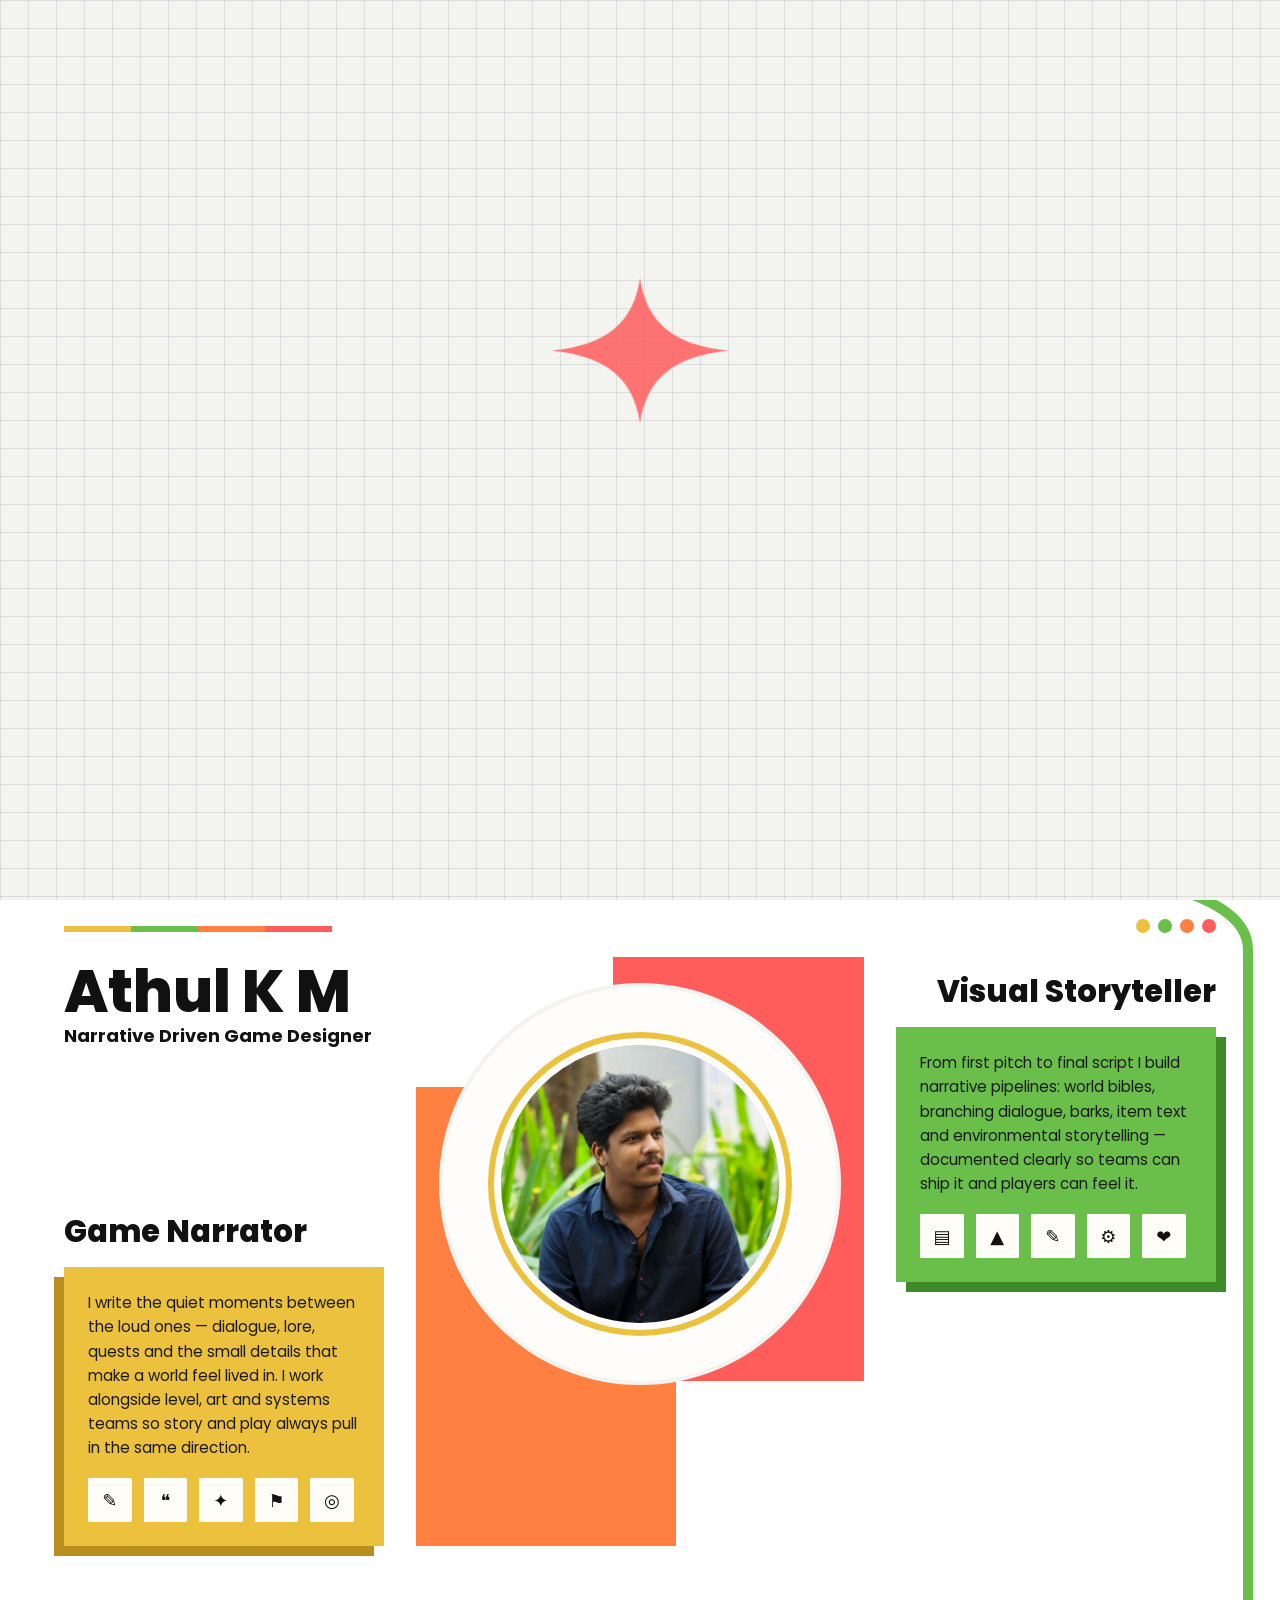
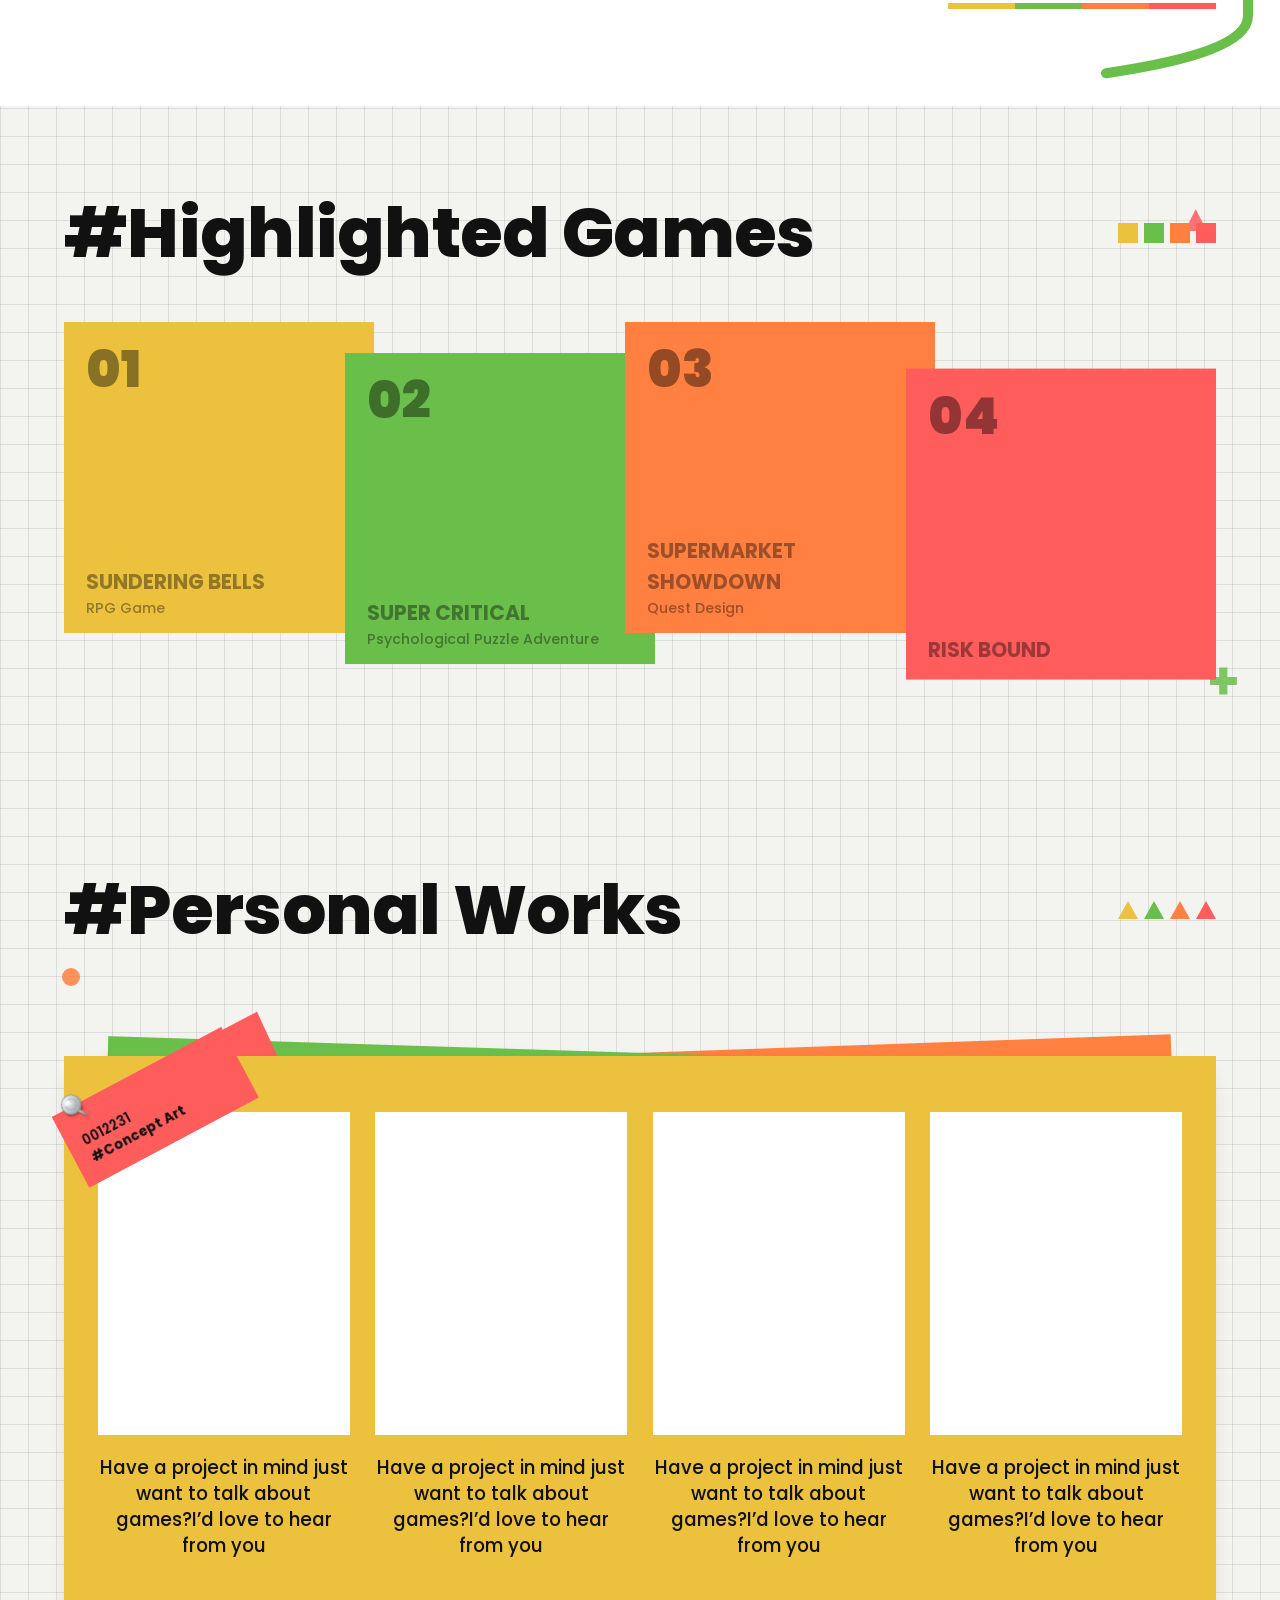
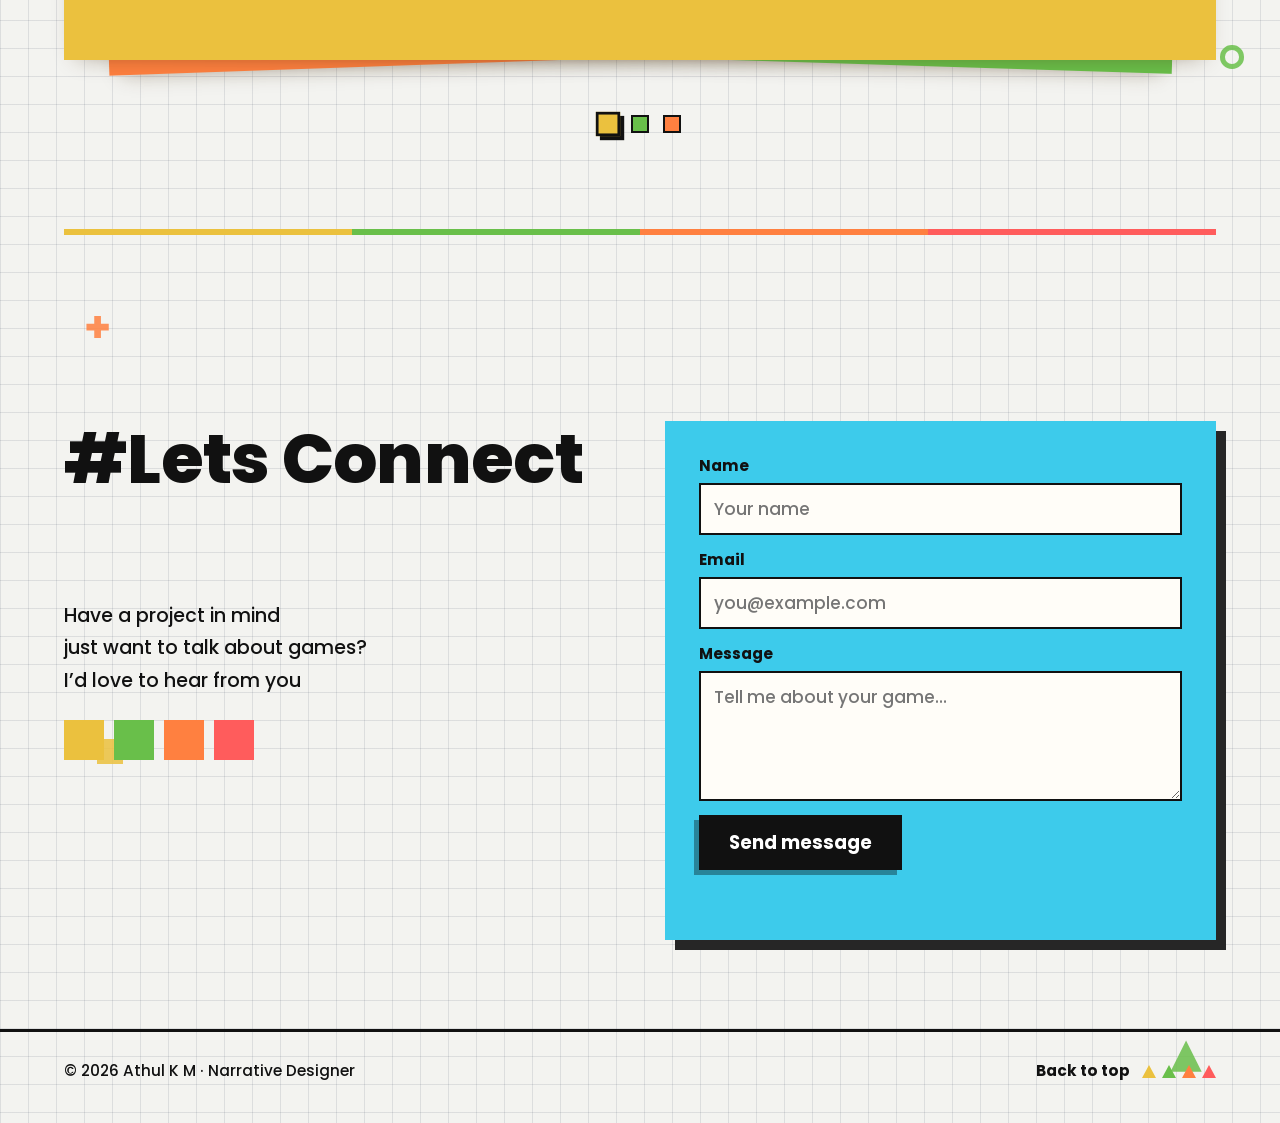
==== index.html @ d3a3ecaa "Try 1" ====
<!DOCTYPE html>
<html lang="en">
<head>
  <meta charset="utf-8">
  <meta name="viewport" content="width=device-width, initial-scale=1">
  <meta name="theme-color" content="#f3f3f0">
  <title>ATLKM — Narrative Designer &amp; Visual Storyteller</title>
  <meta name="description" content="Athul K M — narrative driven game designer, game narrator and visual storyteller.">

  <link rel="preconnect" href="https://fonts.googleapis.com">
  <link rel="preconnect" href="https://fonts.gstatic.com" crossorigin>
  <link href="https://fonts.googleapis.com/css2?family=Poppins:wght@400;500;600;700;800;900&display=swap" rel="stylesheet">
  <link rel="stylesheet" href="style.css">
  <script>(function(){var d=document.documentElement,skip=false;d.classList.add('js');try{skip=sessionStorage.getItem('skipIntro')==='1';sessionStorage.removeItem('skipIntro');}catch(e){}d.classList.add(skip?'no-intro':'intro-active');})();</script>
</head>
<body>

  <!-- ============ INTRO ============ -->
  <div class="intro" id="intro" aria-hidden="true">
    <div class="intro__stage">
      <div class="intro__shape">
        <svg class="on" viewBox="0 0 100 100" style="color:var(--yellow)"><rect x="8" y="8" width="84" height="84" rx="8" fill="currentColor"/></svg>
        <svg viewBox="0 0 100 100" style="color:var(--green)"><circle cx="50" cy="50" r="44" fill="currentColor"/></svg>
        <svg viewBox="0 0 100 100" style="color:var(--orange)"><path d="M50 8L94 90H6Z" fill="currentColor" stroke="currentColor" stroke-width="6" stroke-linejoin="round"/></svg>
        <svg viewBox="0 0 24 24" style="color:var(--red)"><path d="M12 0C12.9 7.4 16.6 11.1 24 12 16.6 12.9 12.9 16.6 12 24 11.1 16.6 7.4 12.9 0 12 7.4 11.1 11.1 7.4 12 0Z" fill="currentColor"/></svg>
      </div>
    </div>
  </div>

  <!-- Floating playful shapes are injected here by script.js -->
  <div class="floaters" id="floaters" aria-hidden="true"></div>

  <!-- ============ NAV ============ -->
  <header class="nav" id="nav">
    <a class="nav__logo" href="#home" aria-label="ATLKM — back to top">ATLKM<span class="pal dots"><i></i><i></i><i></i><i></i></span></a>
    <button class="nav__toggle" id="navToggle" aria-expanded="false" aria-controls="navList" aria-label="Toggle menu">
      <span></span><span></span><span></span>
    </button>
    <ul class="nav__list" id="navList">
      <li style="--c:var(--yellow)"><a class="nav__link" href="#home">Home</a></li>
      <li style="--c:var(--green)"><a class="nav__link" href="#about">About</a></li>
      <li style="--c:var(--orange)"><a class="nav__link" href="#games">Games</a></li>
      <li style="--c:var(--red)"><a class="nav__link" href="#works">Works</a></li>
      <li style="--c:var(--cyan)"><a class="nav__link" href="#contact">Contact</a></li>
    </ul>
  </header>

  <main>

    <!-- Green scroll ribbon: the path is generated by script.js and drawn as you scroll, ending at the contact section -->
    <div class="ribbon" id="ribbon" aria-hidden="true">
      <svg preserveAspectRatio="none"><path id="ribbonPath" d=""/></svg>
    </div>

    <!-- ============ HERO ============ -->
    <section class="hero" id="home">
      <div class="hero__inner">
        <div class="hero__halo" aria-hidden="true"></div>

        <svg class="deco star star--l" data-depth="26" viewBox="0 0 24 24" aria-hidden="true"><path d="M12 0C12.9 7.4 16.6 11.1 24 12 16.6 12.9 12.9 16.6 12 24 11.1 16.6 7.4 12.9 0 12 7.4 11.1 11.1 7.4 12 0Z"/></svg>
        <svg class="deco star star--r" data-depth="-34" viewBox="0 0 24 24" aria-hidden="true"><path d="M12 0C12.9 7.4 16.6 11.1 24 12 16.6 12.9 12.9 16.6 12 24 11.1 16.6 7.4 12.9 0 12 7.4 11.1 11.1 7.4 12 0Z"/></svg>
        <span class="deco blob" data-depth="42" aria-hidden="true"></span>
        <svg class="deco squig" data-depth="-24" viewBox="0 0 60 24" aria-hidden="true"><path d="M4 14c4-12 9-12 13 0s9 12 13 0 9-12 13 0 5 8 9 4" fill="none" stroke="currentColor" stroke-width="5" stroke-linecap="round"/></svg>

        <p class="hero__hey">Hey! I am</p>
        <h1 class="hero__title" aria-label="ATLKM">
          <span aria-hidden="true" style="--i:0">A</span><span aria-hidden="true" style="--i:1">T</span><span aria-hidden="true" style="--i:2">L</span><span aria-hidden="true" style="--i:3">K</span><span aria-hidden="true" style="--i:4">M</span>
        </h1>

        <div class="hero__sub">
          <p>Narrative Designer &amp; Visual Storyteller</p>
          <span class="line" aria-hidden="true"></span>
        </div>

        <div class="hero__cta">
          <a class="btn btn--dark" href="#games" style="--c:var(--yellow)">Highlighted games</a>
          <a class="btn btn--light" href="#contact" style="--c:var(--red)">Contact</a>
        </div>
      </div>
    </section>

    <!-- ============ ABOUT ============ -->
    <section class="section about" id="about">
      <div class="colorbar colorbar--short pal reveal"><i></i><i></i><i></i><i></i></div>
      <div class="about__dots pal dots" aria-hidden="true"><i></i><i></i><i></i><i></i></div>

      <div class="about__grid">
        <div class="about__intro reveal">
          <h2 class="name">Athul K M</h2>
          <p class="role">Narrative Driven Game Designer</p>
        </div>

        <div class="about__left reveal">
          <h3 class="card-title">Game Narrator</h3>
          <article class="card card--yellow">
            <p>I write the quiet moments between the loud ones &mdash; dialogue, lore, quests and the small details that make a world feel lived in. I work alongside level, art and systems teams so story and play always pull in the same direction.</p>
            <div class="chips" role="list">
              <button class="chip" role="listitem" data-tip="Writing" aria-label="Writing">&#9998;</button>
              <button class="chip" role="listitem" data-tip="Dialogue" aria-label="Dialogue">&#10077;</button>
              <button class="chip" role="listitem" data-tip="Lore" aria-label="Lore">&#10022;</button>
              <button class="chip" role="listitem" data-tip="Quests" aria-label="Quests">&#9873;</button>
              <button class="chip" role="listitem" data-tip="Worlds" aria-label="Worlds">&#9678;</button>
            </div>
          </article>
        </div>

        <div class="art">
          <div class="art__orange" data-depth="14" aria-hidden="true"></div>
          <div class="art__red" data-depth="-14" aria-hidden="true"></div>
          <div class="art__circle">
            <!-- Your photo: save it next to index.html as photo.jpg (or change the src below) -->
            <div class="art__photo" data-depth="10">
              <svg class="art__user" viewBox="0 0 100 100" aria-hidden="true"><circle cx="50" cy="38" r="18"/><path d="M14 100c0-22 16-36 36-36s36 14 36 36z"/></svg>
              <img src="Images/Me.jpg" alt="Portrait of Athul K M" onerror="this.remove()">
            </div>
            <svg class="art__ring" viewBox="0 0 200 200" aria-hidden="true">
              <defs><path id="circ" d="M100,100 m-78,0 a78,78 0 1,1 156,0 a78,78 0 1,1 -156,0"/></defs>
              <!-- <text font-size="15" font-weight="700" letter-spacing="2.2" fill="currentColor"><textPath href="#circ">GAME DESIGNER • NARRATOR • CHARACTER • CHOICE • </textPath></text> -->
            </svg>
            <svg class="art__star" viewBox="0 0 24 24" aria-hidden="true"><path d="M12 0C12.9 7.4 16.6 11.1 24 12 16.6 12.9 12.9 16.6 12 24 11.1 16.6 7.4 12.9 0 12 7.4 11.1 11.1 7.4 12 0Z"/></svg>
          </div>
        </div>

        <div class="about__right reveal">
          <h3 class="card-title card-title--right">Visual Storyteller</h3>
          <article class="card card--green">
            <p>From first pitch to final script I build narrative pipelines: world bibles, branching dialogue, barks, item text and environmental storytelling &mdash; documented clearly so teams can ship it and players can feel it.</p>
            <div class="chips" role="list">
              <button class="chip" role="listitem" data-tip="Documentation" aria-label="Documentation">&#9636;</button>
              <button class="chip" role="listitem" data-tip="Environment" aria-label="Environment">&#9650;</button>
              <button class="chip" role="listitem" data-tip="Illustration" aria-label="Illustration">&#9998;</button>
              <button class="chip" role="listitem" data-tip="Prototyping" aria-label="Prototyping">&#9881;</button>
              <button class="chip" role="listitem" data-tip="Teamwork" aria-label="Teamwork">&#10084;</button>
            </div>
          </article>
        </div>
      </div>

      <div class="colorbar colorbar--short colorbar--right pal reveal"><i></i><i></i><i></i><i></i></div>
    </section>

    <!-- ============ HIGHLIGHTED GAMES ============ -->
    <section class="section games" id="games">
      <div class="sec-head reveal">
        <h2 class="sec-title">#Highlighted Games</h2>
        <div class="pal sq" aria-hidden="true"><i></i><i></i><i></i><i></i></div>
      </div>

      <div class="games__stage">
        <!-- Replace href / add <img> inside each .game when you have cover art -->
        <a class="game game--yellow reveal" href="game1.html" style="--c:var(--yellow)">
          <span class="game__no">01</span>
          <span class="game__info"><strong>SUNDERING BELLS</strong><small>RPG Game</small></span>
        </a>
        <a class="game game--green reveal" href="game2.html" style="--c:var(--green)">
          <span class="game__no">02</span>
          <span class="game__info"><strong>SUPER CRITICAL</strong><small>Psychological Puzzle Adventure</small></span>
        </a>
        <a class="game game--orange reveal" href="game3.html" style="--c:var(--orange)">
          <span class="game__no">03</span>
          <span class="game__info"><strong>SUPERMARKET SHOWDOWN</strong><small>Quest Design</small></span>
        </a>
        <a class="game game--red reveal" href="game4.html" style="--c:var(--red)">
          <span class="game__no">04</span>
          <span class="game__info"><strong>RISK BOUND</strong><small></small></span>
        </a>
      </div>
    </section>

    <!-- ============ PERSONAL WORKS (stacked sheets) ============ -->
    <section class="section works" id="works">
      <div class="sec-head reveal">
        <h2 class="sec-title">#Personal Works</h2>
        <div class="pal tri" aria-hidden="true"><i></i><i></i><i></i><i></i></div>
      </div>

      <!-- steel pin artwork, reused by every tag -->
      <svg class="pin-defs" width="0" height="0" aria-hidden="true" focusable="false">
        <defs>
          <radialGradient id="steelHead" cx=".35" cy=".3" r=".85"><stop offset="0" stop-color="#fdfdfe"/><stop offset=".45" stop-color="#cdd3d9"/><stop offset="1" stop-color="#858e98"/></radialGradient>
          <radialGradient id="steelDome" cx=".38" cy=".32" r=".8"><stop offset="0" stop-color="#f3f5f7"/><stop offset="1" stop-color="#9aa3ac"/></radialGradient>
          <linearGradient id="steelNeedle" x1="0" y1="0" x2="1" y2="1"><stop offset="0" stop-color="#e6e9ec"/><stop offset="1" stop-color="#7c858e"/></linearGradient>
          <symbol id="pin" viewBox="0 0 32 32">
            <ellipse cx="17" cy="21" rx="10" ry="4.2" fill="#000" opacity=".16"/>
            <path d="M17 18L26 30" stroke="url(#steelNeedle)" stroke-width="2.6" stroke-linecap="round" fill="none"/>
            <circle cx="16" cy="13" r="10.5" fill="url(#steelHead)" stroke="#8a929b" stroke-width=".8"/>
            <circle cx="16" cy="13" r="6.4" fill="url(#steelDome)" stroke="#a7aeb6" stroke-width=".6"/>
            <ellipse cx="12.8" cy="9.6" rx="3.2" ry="1.9" transform="rotate(-35 12.8 9.6)" fill="#fff" opacity=".9"/>
          </symbol>
        </defs>
      </svg>

      <!-- Click a tag or the edge of a sheet behind: it comes to the front and the old front sheet goes to the back -->
      <!-- Put your images inside each <div class="ph"> as <img src="..." alt="...">, and edit the captions / Open links -->
      <div class="stack" id="stack" role="group" aria-label="Personal works">
        <section class="sheet sheet--yellow" data-key="concept" data-pos="0">
          <button class="tag tag--red" type="button" aria-label="Show Concept Art" aria-current="true" style="--tr:-28deg">
            <svg class="pin" aria-hidden="true"><use href="#pin"/></svg>
            <span class="tag__no">0012231</span>
            <span class="tag__name">#Concept Art</span>
          </button>
          <div class="sheet__content" id="panel-concept">
            <h3 class="sr-only">Concept Art</h3>
            <div class="grid grid-cards grid-concept">
              <article class="item"><div class="ph"></div><p class="cap">Have a project in mind just want to talk about games?I’d love to hear from you</p></article>
              <article class="item"><div class="ph"></div><p class="cap">Have a project in mind just want to talk about games?I’d love to hear from you</p></article>
              <article class="item"><div class="ph"></div><p class="cap">Have a project in mind just want to talk about games?I’d love to hear from you</p></article>
              <article class="item"><div class="ph"></div><p class="cap">Have a project in mind just want to talk about games?I’d love to hear from you</p></article>
            </div>
          </div>
        </section>
        <section class="sheet sheet--green" data-key="doc" data-pos="1">
          <button class="tag tag--red" type="button" aria-label="Show Documentation" style="--tr:-28deg">
            <svg class="pin" aria-hidden="true"><use href="#pin"/></svg>
            <span class="tag__no">0012231</span>
            <span class="tag__name">#Documentation</span>
          </button>
          <div class="sheet__content" id="panel-doc">
            <h3 class="sr-only">Documentation</h3>
            <div class="grid grid-cards grid-doc">
              <article class="item"><div class="ph"></div><p class="cap">Have a project in mind just want to talk about games?I’d love to hear from you</p><a class="open" href="#">Open</a></article>
              <article class="item"><div class="ph"></div><p class="cap">Have a project in mind just want to talk about games?I’d love to hear from you</p><a class="open" href="#">Open</a></article>
              <article class="item"><div class="ph"></div><p class="cap">Have a project in mind just want to talk about games?I’d love to hear from you</p><a class="open" href="#">Open</a></article>
              <article class="item"><div class="ph"></div><p class="cap">Have a project in mind just want to talk about games?I’d love to hear from you</p><a class="open" href="#">Open</a></article>
            </div>
          </div>
        </section>
        <section class="sheet sheet--orange" data-key="env" data-pos="2">
          <button class="tag tag--red" type="button" aria-label="Show Environment" style="--tr:-28deg">
            <svg class="pin" aria-hidden="true"><use href="#pin"/></svg>
            <span class="tag__no">0012231</span>
            <span class="tag__name">#Environment</span>
          </button>
          <div class="sheet__content" id="panel-env">
            <h3 class="sr-only">Environment</h3>
            <div class="grid grid-env">
              <!-- 6 environment boxes slide slowly by themselves (the 2nd set is a copy for a seamless loop; keep both sets the same) -->
              <div class="slider">
                <div class="slider__track">
                  <div class="slide"><article class="item"><div class="ph"><h4>#Environment 1</h4></div></article></div><div class="slide"><article class="item"><div class="ph"><h4>#Environment 2</h4></div></article></div><div class="slide"><article class="item"><div class="ph"><h4>#Environment 3</h4></div></article></div><div class="slide"><article class="item"><div class="ph"><h4>#Environment 4</h4></div></article></div><div class="slide"><article class="item"><div class="ph"><h4>#Environment 5</h4></div></article></div><div class="slide"><article class="item"><div class="ph"><h4>#Environment 6</h4></div></article></div>
                  <div class="slide" aria-hidden="true"><article class="item"><div class="ph"><h4>#Environment 1</h4></div></article></div><div class="slide" aria-hidden="true"><article class="item"><div class="ph"><h4>#Environment 2</h4></div></article></div><div class="slide" aria-hidden="true"><article class="item"><div class="ph"><h4>#Environment 3</h4></div></article></div><div class="slide" aria-hidden="true"><article class="item"><div class="ph"><h4>#Environment 4</h4></div></article></div><div class="slide" aria-hidden="true"><article class="item"><div class="ph"><h4>#Environment 5</h4></div></article></div><div class="slide" aria-hidden="true"><article class="item"><div class="ph"><h4>#Environment 6</h4></div></article></div>
                </div>
              </div>
            </div>
          </div>
        </section>
      </div>

      <div class="stack-nav" aria-label="Choose a section">
        <button class="stack-dot" type="button" data-key="concept" style="--c:var(--yellow)" aria-label="Concept Art"></button>
        <button class="stack-dot" type="button" data-key="doc" style="--c:var(--green)" aria-label="Documentation"></button>
        <button class="stack-dot" type="button" data-key="env" style="--c:var(--orange)" aria-label="Environment"></button>
      </div>
      <p class="stack-hint" aria-hidden="true">&larr; swipe &rarr;</p>

      <div class="colorbar pal reveal works__bar"><i></i><i></i><i></i><i></i></div>
    </section>

    <!-- ============ CONNECT ============ -->
    <section class="section connect" id="contact">
      <div class="connect__grid">
        <div class="connect__text reveal">
          <h2 class="sec-title">#Lets Connect</h2>
          <p class="connect__lead">Have a project in mind<br>just want to talk about games?<br>I’d love to hear from you</p>
          <div class="pal sq sq--big" aria-hidden="true"><i></i><i></i><i></i><i></i></div>
        </div>

        <form class="connect__card reveal" id="contactForm" novalidate>
          <label>Name
            <input type="text" name="name" autocomplete="name" required placeholder="Your name">
          </label>
          <label>Email
            <input type="email" name="email" autocomplete="email" required placeholder="you@example.com">
          </label>
          <label>Message
            <textarea name="message" rows="4" required placeholder="Tell me about your game…"></textarea>
          </label>
          <button class="btn btn--dark" type="submit" style="--c:var(--yellow)">Send message</button>
          <p class="form__note" id="formNote" role="status" aria-live="polite"></p>
        </form>
      </div>
    </section>
  </main>

  <footer class="footer">
    <p>&copy; <span id="year">2026</span> Athul K M &middot; Narrative Designer</p>
    <a class="footer__top" href="#home">Back to top <span class="pal tri" aria-hidden="true"><i></i><i></i><i></i><i></i></span></a>
  </footer>

  <script src="script.js"></script>
</body>
</html>
---- style.css ----
/* =========================================================
   ATLKM portfolio — style.css
   Breakpoints: desktop (>=1025) · tablet (641–1024) · mobile (<=640)
   ========================================================= */

:root {
  --paper: #f3f3f0;
  --gridline: rgba(88, 98, 120, .15);   /* graph-paper lines for the page background */
  --ink: #111;
  --yellow: #EBC13E;
  --green: #69BF4A;
  --orange: #FF8040;
  --red: #FF5C5C;
  --cyan: #3DCBEB;
  --ribbon-color: #69BF4A;              /* colour of the scroll ribbon */
  --ribbon-w: clamp(8px, 1vw, 14px);    /* thickness of the scroll ribbon: change this one value to resize it */
  --grey: #d9d9d9;
  --shadow: #262626;

  --pad: clamp(20px, 5vw, 80px);
  --maxw: 1360px;
  --font: 'Poppins', system-ui, -apple-system, 'Segoe UI', sans-serif;
  --ease-pop: cubic-bezier(.3, 1.6, .5, 1);

}

*, *::before, *::after { box-sizing: border-box; margin: 0; padding: 0; }

html { scroll-behavior: auto; scroll-padding-top: 76px; -webkit-text-size-adjust: 100%; }
/* eased scrolling is done in script.js; without JS fall back to the browser's own */
html:not(.js) { scroll-behavior: smooth; }
html.intro-active, html.intro-active body { overflow: hidden; }
/* scale everything that uses rem up to a proper desktop size */
@media (min-width: 1100px) { html { font-size: 112.5%; } }
@media (min-width: 1600px) { html { font-size: 118.75%; } }

body {
  position: relative;
  font-family: var(--font);
  color: var(--ink);
  line-height: 1.5;
  background-color: var(--paper);
  background-image:
    linear-gradient(var(--gridline) 1px, transparent 1px),
    linear-gradient(90deg, var(--gridline) 1px, transparent 1px);
  background-size: 28px 28px;
  overflow-x: hidden;
}

main, .footer { position: relative; z-index: 1; }
a { color: inherit; }
button { font-family: inherit; }
img { max-width: 100%; display: block; }
:focus-visible { outline: 3px solid var(--ink); outline-offset: 3px; }

/* =========================================================
   Playful palette helpers (.pal) — yellow / green / orange / red
   ========================================================= */
.pal { display: inline-flex; align-items: center; gap: 8px; }
.pal i { display: block; flex: none; }
.pal i:nth-child(1) { background: var(--yellow); --d: 0s; }
.pal i:nth-child(2) { background: var(--green);  --d: .15s; }
.pal i:nth-child(3) { background: var(--orange); --d: .3s; }
.pal i:nth-child(4) { background: var(--red);    --d: .45s; }

/* dots — pulse in sequence */
.dots i { width: 14px; height: 14px; border-radius: 50%; animation: pulse 1.8s ease-in-out infinite; animation-delay: var(--d); }
@keyframes pulse { 0%, 100% { transform: scale(1); } 50% { transform: scale(1.55); } }

/* squares — float, spin & pop on hover */
.sq { gap: 6px; }
.sq i { width: 20px; height: 20px; transition: transform .35s var(--ease-pop); animation: bob 2.6s ease-in-out infinite; animation-delay: var(--d); }
.sq:hover i { transform: rotate(90deg) scale(1.25); }
.sq:hover i:nth-child(even) { transform: rotate(-90deg) scale(1.25) translateY(-4px); }
.sq--big i { width: clamp(30px, 4vw, 40px); height: clamp(30px, 4vw, 40px); }
.sq--big { gap: 10px; }
@keyframes bob { 0%, 100% { translate: 0 0; } 50% { translate: 0 -5px; } }

/* triangles — mexican wave */
.tri { gap: 6px; }
.tri i { width: 20px; height: 18px; clip-path: polygon(50% 0, 100% 100%, 0 100%); animation: wave 1.6s ease-in-out infinite; animation-delay: var(--d); transform-origin: 50% 100%; }
@keyframes wave { 0%, 100% { transform: translateY(0) scaleY(1); } 40% { transform: translateY(-8px) scaleY(1.15); } 60% { transform: translateY(0) scaleY(.85); } }

/* colour bars — draw on reveal, stretch on hover */
.colorbar { display: flex; align-items: center; gap: 0; height: 20px; width: 100%; }
.colorbar i { flex: 1; height: 6px; transform: scaleX(0); transform-origin: left; transition: transform .7s cubic-bezier(.2, .8, .2, 1), flex .4s var(--ease-pop), height .25s; transition-delay: var(--d), 0s, 0s; }
.colorbar.in i { transform: scaleX(1); }
.colorbar i:hover { flex: 3; height: 14px; transition-delay: 0s; }
.colorbar--short { width: min(268px, 70%); }
.colorbar--right { margin-left: auto; margin-top: clamp(24px, 4vw, 50px); }
html:not(.js) .colorbar i { transform: none; }

/* =========================================================
   Scroll reveal
   ========================================================= */
.js .reveal { opacity: 0; transform: translateY(34px); transition: opacity .7s ease, transform .8s cubic-bezier(.2, .9, .3, 1.2); }
.js .reveal.in { opacity: 1; transform: none; }
/* colour bars handle their own reveal */
.js .colorbar.reveal { opacity: 1; transform: none; }

/* =========================================================
   Floating background shapes (made by script.js)
   ========================================================= */
.floaters { position: absolute; inset: 0; z-index: 0; overflow: hidden; pointer-events: none; }
.fl { position: absolute; width: var(--s); height: var(--s); translate: 0 var(--py, 0px); animation: drift var(--t) ease-in-out infinite alternate; animation-delay: var(--dl); opacity: .85; }
.fl--circle { background: var(--c); border-radius: 50%; }
.fl--square { background: var(--c); }
.fl--tri    { background: var(--c); clip-path: polygon(50% 0, 100% 100%, 0 100%); }
.fl--ring   { border: calc(var(--s) * .22) solid var(--c); border-radius: 50%; }
.fl--plus   { background: var(--c); clip-path: polygon(35% 0, 65% 0, 65% 35%, 100% 35%, 100% 65%, 65% 65%, 65% 100%, 35% 100%, 35% 65%, 0 65%, 0 35%, 35% 35%); }
@keyframes drift {
  from { transform: translate(0, 0) rotate(0deg); }
  to   { transform: translate(var(--dx), var(--dy)) rotate(var(--rot)); }
}


/* =========================================================
   Scroll ribbon (green line that draws itself while scrolling)
   ========================================================= */
.ribbon { position: absolute; inset: 0; z-index: 0; pointer-events: none; }
.ribbon svg { display: block; width: 100%; height: 100%; overflow: visible; }
.ribbon path { fill: none; stroke: var(--ribbon-color); stroke-width: 10px; stroke-linecap: round; stroke-linejoin: round; }

/* =========================================================
   NAV
   ========================================================= */
.nav { position: sticky; top: 0; z-index: 100; display: flex; align-items: center; justify-content: flex-end; padding: 16px var(--pad); transition: background .3s, box-shadow .3s; }
.nav.scrolled { background: rgba(243, 243, 240, .92); backdrop-filter: blur(8px); -webkit-backdrop-filter: blur(8px); box-shadow: 0 3px 0 rgba(0, 0, 0, .06); }

.nav__logo { margin-right: auto; display: flex; align-items: center; gap: 10px; font-weight: 900; text-decoration: none; letter-spacing: -.01em; font-size: 1.15rem; opacity: 0; transform: translateX(-12px); transition: opacity .3s, transform .3s; pointer-events: none; }
.nav.scrolled .nav__logo { opacity: 1; transform: none; pointer-events: auto; }
.nav__logo .dots i { width: 8px; height: 8px; }

.nav__list { display: flex; gap: clamp(8px, 1.6vw, 16px); list-style: none; }
.nav__link { display: block; min-width: clamp(70px, 8.6vw, 98px); text-align: center; padding: 8px 16px; background: var(--grey); font-size: .8rem; font-weight: 600; text-decoration: none; transition: transform .25s var(--ease-pop), background .25s, box-shadow .25s; }
.nav__link:hover, .nav__link.active { background: var(--c); transform: translateY(-3px) rotate(-3deg); box-shadow: 3px 3px 0 color-mix(in srgb, var(--c) 68%, #000); }

.nav__toggle { display: none; width: 46px; height: 42px; border: 2px solid var(--ink); background: var(--grey); cursor: pointer; flex-direction: column; justify-content: center; align-items: center; gap: 5px; transition: background .25s; }
.nav__toggle span { display: block; width: 22px; height: 3px; background: var(--ink); transition: transform .3s, opacity .3s; }
.nav__toggle[aria-expanded="true"] { background: var(--yellow); }
.nav__toggle[aria-expanded="true"] span:nth-child(1) { transform: translateY(8px) rotate(45deg); }
.nav__toggle[aria-expanded="true"] span:nth-child(2) { opacity: 0; }
.nav__toggle[aria-expanded="true"] span:nth-child(3) { transform: translateY(-8px) rotate(-45deg); }

/* =========================================================
   HERO
   ========================================================= */
.hero { position: relative; display: grid; place-items: center; min-height: min(90vh, 760px); padding: 10px var(--pad) 60px; text-align: center; }
.hero__inner { position: relative; width: 100%; max-width: 1280px; margin: 0 auto; }

.hero__halo { position: absolute; inset: -14% -6%; z-index: 0; background:
    radial-gradient(circle, var(--yellow) 1.3px, transparent 1.9px) 0 0 / 18px 18px,
    radial-gradient(circle, var(--green)  1.3px, transparent 1.9px) 9px 0 / 18px 18px,
    radial-gradient(circle, var(--orange) 1.3px, transparent 1.9px) 0 9px / 18px 18px,
    radial-gradient(circle, var(--red)    1.3px, transparent 1.9px) 9px 9px / 18px 18px;
  -webkit-mask-image: radial-gradient(ellipse at center, #000 22%, transparent 68%); mask-image: radial-gradient(ellipse at center, #000 22%, transparent 68%); animation: haloShift 14s linear infinite; }
@keyframes haloShift { to { background-position: 90px 45px, 99px 45px, 90px 54px, 99px 54px; } }

.hero__hey { position: relative; z-index: 1; text-align: left; margin-left: 13%; font-size: clamp(1.3rem, 3.2vw, 2.3rem); font-weight: 800; animation: fadeUp .7s .1s backwards; }

.hero__title { position: relative; z-index: 1; display: flex; justify-content: center; font-size: clamp(4.2rem, 20vw, 16rem); font-weight: 900; line-height: .95; letter-spacing: -.02em; margin-top: -.02em; }
.hero__title span {
  display: inline-block; cursor: default;
  color: var(--lc, var(--ink));                 /* solid colour fill */
  -webkit-text-stroke: clamp(2px, .3vw, 4px) var(--lc, var(--ink));
  padding: 0 .01em;
  transition: transform .3s var(--ease-pop);
  animation: fadeUp .8s ease-out backwards; animation-delay: calc(var(--i) * .08s + .1s);
}
.hero__title span:nth-child(1) { --lc: var(--yellow); }
.hero__title span:nth-child(2) { --lc: var(--green); }
.hero__title span:nth-child(3) { --lc: var(--orange); }
.hero__title span:nth-child(4) { --lc: var(--red); }
.hero__title span:nth-child(5) { --lc: var(--yellow); }
@keyframes fadeUp { from { transform: translateY(18px); opacity: 0; } to { transform: none; opacity: 1; } }

.hero__sub { position: relative; z-index: 1; display: flex; align-items: center; justify-content: center; gap: 18px; margin-top: clamp(8px, 2vw, 18px); animation: fadeUp .7s .9s backwards; }
.hero__sub p { font-size: clamp(.95rem, 1.9vw, 1.3rem); font-weight: 500; }
.hero__sub .line { flex: 0 1 clamp(60px, 22vw, 260px); height: 5px; background: linear-gradient(90deg, var(--yellow) 0 25%, var(--green) 25% 50%, var(--orange) 50% 75%, var(--red) 75%); transform-origin: left; animation: grow 1s 1.1s cubic-bezier(.2, .8, .2, 1) backwards; }
@keyframes grow { from { transform: scaleX(0); } }

.hero__cta { position: relative; z-index: 1; display: flex; flex-wrap: wrap; justify-content: center; gap: clamp(20px, 6vw, 80px); margin-top: clamp(22px, 4vw, 40px); animation: fadeUp .7s 1.1s backwards; }

.btn { display: inline-block; padding: 12px 28px; font: 700 clamp(.9rem, 1.5vw, 1.02rem) var(--font); text-decoration: none; border: 2px solid var(--ink); cursor: pointer; box-shadow: -5px 5px 0 rgba(0, 0, 0, .35); transition: transform .25s var(--ease-pop), box-shadow .25s, background .25s, color .25s; }
.btn--dark { background: var(--ink); color: #fff; }
.btn--light { background: #fffdf8; color: var(--ink); }
.hero__cta .btn--dark { background: var(--yellow); color: var(--ink); }
.hero__cta .btn--light { background: var(--red); color: var(--ink); }
.hero__cta .btn--dark:hover { color: var(--ink); box-shadow: -8px 8px 0 var(--green); }
.hero__cta .btn--light:hover { box-shadow: -8px 8px 0 var(--orange); }
.btn:hover { transform: translate(3px, -3px) rotate(-1.5deg); box-shadow: -8px 8px 0 var(--c, var(--yellow)); }
.btn--dark:hover { color: var(--c, var(--yellow)); }

/* hero decorations */
.deco { position: absolute; z-index: 2; pointer-events: none; transition: translate .25s ease-out; }
.star { fill: var(--orange); animation: spin 9s linear infinite; }
.star--l { fill: var(--yellow); width: clamp(28px, 5vw, 56px); left: 0; top: 26%; }
.star--r { fill: var(--green); width: clamp(34px, 6vw, 70px); right: -1%; top: 50%; animation-direction: reverse; animation-duration: 12s; }
@keyframes spin { to { transform: rotate(360deg); } }
.blob { width: clamp(34px, 5vw, 64px); aspect-ratio: 1; background: var(--red); border-radius: 50%; left: 3%; bottom: 4%; animation: squash 2.4s ease-in-out infinite; }
@keyframes squash { 0%, 100% { transform: translateY(0) scale(1, 1); } 45% { transform: translateY(-18px) scale(.94, 1.06); } 55% { transform: translateY(-18px) scale(.94, 1.06); } 90% { transform: translateY(0) scale(1.12, .88); } }
.squig { width: clamp(36px, 5vw, 62px); color: var(--orange); right: 8%; bottom: 8%; animation: wiggle 1.3s ease-in-out infinite alternate; }
@keyframes wiggle { from { transform: rotate(-9deg) translateX(-6px); } to { transform: rotate(9deg) translateX(6px); } }

/* =========================================================
   Sections shared
   ========================================================= */
.section { position: relative; max-width: calc(var(--maxw) + 2 * var(--pad)); margin: 0 auto; padding: clamp(40px, 7vw, 100px) var(--pad); }
.sec-head { display: flex; align-items: center; justify-content: space-between; gap: 20px; margin-bottom: clamp(24px, 4vw, 56px); }
.sec-title { font-size: clamp(2rem, 5.4vw, 4rem); font-weight: 800; line-height: 1.1; letter-spacing: -.01em; }

/* =========================================================
   ABOUT
   ========================================================= */
/* white band behind the whole About section, edge to edge */
.about::before { content: ""; position: absolute; top: 0; bottom: 0; left: 50%; width: 100vw; transform: translateX(-50%); background: #fff; z-index: -1; }
.about__dots { position: absolute; top: clamp(40px, 7vw, 100px); right: var(--pad); }
.about__grid {
  display: grid; margin-top: 18px; position: relative;
  grid-template-columns: minmax(0, 1fr) minmax(0, 1.4fr) minmax(0, 1fr);
  grid-template-areas: "intro art right" "left art right";
  column-gap: clamp(14px, 2.5vw, 34px); row-gap: 22px;
}
.about__intro { grid-area: intro; }
.about__left  { grid-area: left; align-self: end; }
.about__right { grid-area: right; align-self: start; padding-top: clamp(0px, 1vw, 12px); }
.art { grid-area: art; position: relative; min-height: clamp(380px, 46vw, 660px); }

.name { font-size: clamp(3rem, 4.6vw, 3.4rem); font-weight: 800; line-height: 1.05; margin-top: 4px; }
.role { font-weight: 700; font-size: clamp(.9rem, 1.4vw, 1.1rem); }
.card-title { font-size: clamp(1.3rem, 2.4vw, 1.9rem); font-weight: 800; margin-bottom: 12px; }
.card-title--right { text-align: right; }

.card { position: relative; padding: clamp(16px, 2vw, 24px); transition: transform .35s var(--ease-pop), box-shadow .35s; }
.card p { font-size: clamp(.84rem, 1.1vw, .98rem); line-height: 1.6; color: #1a1a1a; }
.card--yellow { --c: var(--yellow); --cd: #B88F1E; background: var(--yellow); box-shadow: -10px 10px 0 var(--cd); }
.card--green  { --c: var(--green);  --cd: #3F8A28; background: var(--green);  box-shadow: 10px 10px 0 var(--cd); }
.card--yellow:hover { transform: translate(4px, -4px) rotate(-.6deg); box-shadow: -16px 16px 0 var(--cd); }
.card--green:hover  { transform: translate(-4px, -4px) rotate(.6deg); box-shadow: 16px 16px 0 var(--cd); }

.chips { display: flex; gap: clamp(8px, 1.2vw, 12px); margin-top: 18px; flex-wrap: wrap; }
.chip { position: relative; width: clamp(34px, 3.4vw, 46px); aspect-ratio: 1; border: 0; background: #fffdf8; color: var(--ink); font-size: 1rem; cursor: pointer; display: grid; place-items: center; transition: transform .3s var(--ease-pop), background .25s; }
.chip:hover, .chip:focus-visible { transform: translateY(-6px) rotate(-8deg) scale(1.1); background: var(--cd); color: #fff; }
.chip::after { content: attr(data-tip); position: absolute; bottom: calc(100% + 10px); left: 50%; transform: translate(-50%, 6px) scale(.8); background: var(--cd); color: #fff; font-size: .68rem; font-weight: 600; padding: 3px 8px; white-space: nowrap; opacity: 0; pointer-events: none; transition: .25s var(--ease-pop); z-index: 5; }
.chip:hover::after, .chip:focus-visible::after { opacity: 1; transform: translate(-50%, 0) scale(1); }

/* centre art */
.art__orange, .art__red, .art__circle { position: absolute; transition: translate .25s ease-out; }
.art__orange { left: 0; bottom: 0; width: 58%; height: 78%; background: var(--orange); }
.art__red    { right: 0; top: 0; width: 56%; height: 72%; background: var(--red); }
.art__circle { left: 6%; top: 5%; width: 88%; aspect-ratio: 1; border-radius: 50%; background: #fffdfb; z-index: 2; display: grid; place-items: center; box-shadow: 0 0 0 4px var(--paper); animation: breathe 5s ease-in-out infinite; }
@keyframes breathe { 0%, 100% { transform: scale(1); } 50% { transform: scale(1.035); } }
.art__ring { position: absolute; inset: 0; width: 100%; height: 100%; color: var(--ink); animation: spin 22s linear infinite; }
.art__star { width: 18%; fill: var(--ink); animation: spin 6s ease-in-out infinite alternate; }
/* photo circle sitting on top of the white circle — drop photo.jpg next to index.html */
.art__photo { position: absolute; inset: 0; margin: auto; width: 74%; aspect-ratio: 1; border-radius: 50%; overflow: hidden; z-index: 3; background: #ebe8dc; border: clamp(4px, .6vw, 7px) solid #fffdfb; box-shadow: 0 0 0 clamp(4px, .6vw, 6px) var(--yellow); transition: translate .25s ease-out; }
.art__photo img { position: relative; display: block; width: 100%; height: 100%; object-fit: cover; }
.art__user { position: absolute; inset: 0; width: 100%; height: 100%; fill: #cfcab8; }

/* =========================================================
   HIGHLIGHTED GAMES
   ========================================================= */
.games__stage { display: flex; padding-bottom: clamp(24px, 5vw, 60px); }
.game { --cd: color-mix(in srgb, var(--c) 58%, #000); position: relative; flex: 1 1 0; aspect-ratio: 1; margin-left: -2.6%; background: var(--c); text-decoration: none; display: flex; flex-direction: column; justify-content: space-between; padding: clamp(12px, 1.8vw, 22px); overflow: hidden; transition: transform .4s var(--ease-pop), box-shadow .3s, z-index 0s; }
.game:first-child { margin-left: 0; }
.game:nth-child(1) { translate: 0 0; z-index: 1; }
.game:nth-child(2) { translate: 0 10%; z-index: 2; }
.game:nth-child(3) { translate: 0 0; z-index: 3; }
.game:nth-child(4) { translate: 0 15%; z-index: 4; }
.game:hover, .game:focus-visible { z-index: 9; transform: translateY(-14px) rotate(-2.5deg) scale(1.07); box-shadow: 10px 12px 0 var(--cd); }
.game:nth-child(even):hover, .game:nth-child(even):focus-visible { transform: translateY(-14px) rotate(2.5deg) scale(1.07); }
/* diagonal shine sweeping across on hover */
.game::before { content: ""; position: absolute; inset: -20%; background: linear-gradient(115deg, transparent 40%, rgba(255, 255, 255, .45) 50%, transparent 60%); transform: translateX(-120%); transition: transform .7s ease; }
.game:hover::before { transform: translateX(120%); }
.game__no { font-size: clamp(1.6rem, 4vw, 3rem); font-weight: 900; line-height: 1; color: var(--cd); }
.game__info { display: flex; flex-direction: column; color: var(--cd); transform: translateY(8px); opacity: .9; transition: transform .35s var(--ease-pop); }
.game__info strong { font-size: clamp(.8rem, 1.6vw, 1.15rem); }
.game__info small { font-size: clamp(.65rem, 1.1vw, .8rem); font-weight: 500; }
.game:hover .game__info { transform: none; opacity: 1; }

/* =========================================================
   PERSONAL WORKS
   ========================================================= */
.works .sec-head { margin-bottom: clamp(48px, 6vw, 70px); }

/* Stacked sheets — click a tag (or the edge of a sheet behind) to bring it to the front */
.stack { --ease: cubic-bezier(.45, 0, .55, 1); position: relative; display: grid; padding: clamp(22px, 3vw, 40px) 0 clamp(12px, 2vw, 24px); isolation: isolate; touch-action: pan-y; -webkit-user-select: none; user-select: none; }
.sheet { --c: var(--yellow); --x: 0px; --y: 0px; --r: 0deg; --sx: 1; --ly: 0px; grid-area: 1 / 1; position: relative; display: flex; flex-direction: column; background: var(--c); padding: clamp(30px, 4.5vw, 56px) clamp(14px, 2.8vw, 34px) clamp(24px, 3.5vw, 44px); transform: translate(var(--x), calc(var(--y) + var(--ly))) rotate(var(--r)) scale(var(--sx), 1); transform-origin: 50% 50%; transition: transform .7s var(--ease); cursor: pointer; will-change: transform; box-shadow: 0 10px 22px -14px rgba(70, 45, 10, .45); }
.sheet--yellow { --c: var(--yellow); }
.sheet--green  { --c: var(--green); }
.sheet--orange { --c: var(--orange); }

/* front sheet = flat; the two behind peek out at the top (left / right) and the bottom, like loose paper */
.sheet[data-pos="0"] { z-index: 3; cursor: default; }
.sheet[data-pos="1"] { z-index: 2; --r: 1.8deg;  --sx: .94; --y: -3px; }
.sheet[data-pos="2"] { z-index: 1; --r: -2deg;   --sx: .94; --y: -3px; }
.sheet:not([data-pos="0"]):hover { --ly: -10px; }
/* the swap: the chosen sheet slips out of the pile while the front sheet drops away */
.sheet.lift { --ly: -90px; --x: 34px; --r: -4deg; --sx: 1; transition-duration: .33s; }
.sheet.drop { --ly: 34px; --x: -22px; --r: 2.4deg; transition-duration: .33s; }

/* sheets behind stay passive; the front sheet's content (Open buttons etc.) is live */
.sheet__content { flex: 1; display: flex; flex-direction: column; pointer-events: none; user-select: none; -webkit-user-select: none; }
.sheet[data-pos="0"] .sheet__content { pointer-events: auto; user-select: auto; -webkit-user-select: auto; }

/* tags pinned to every sheet */
.tag {
    --tc: var(--red);
    position: absolute;
    top: 50px;
    left: -12px;
    z-index: 4;

    width: clamp(140px, 15vw, 200px);
    padding: 28px 16px 14px;

    border: 0;
    background: var(--tc);
    color: var(--ink);
    text-align: left;

    font: 600 clamp(.75rem, 1vw, .9rem) / 1.4 var(--font);

    cursor: pointer;
    transform: rotate(var(--tr, -20deg));
    transform-origin: 22px 6px;
    transition: transform .35s var(--ease-pop);
}
.tag--red    { --tc: var(--red); }
.tag--yellow { --tc: var(--yellow); }
.tag--cyan   { --tc: var(--cyan); }
.tag:hover, .tag:focus-visible { transform: rotate(calc(var(--tr) + 7deg)) translateY(-3px); }
.tag__no, .tag__name { display: block; }
.tag__name { font-weight: 700; }
.pin { position: absolute; top: -14px; left: 8px; width: 30px; height: 30px; pointer-events: none; filter: drop-shadow(0 2px 1px rgba(70, 45, 10, .3)); transition: transform .3s var(--ease-pop); }
.tag:hover .pin, .tag:focus-visible .pin { transform: translateY(-3px) scale(1.12); }
.pin-defs { position: absolute; width: 0; height: 0; overflow: hidden; }
.sr-only { position: absolute; width: 1px; height: 1px; margin: -1px; padding: 0; overflow: hidden; clip: rect(0, 0, 0, 0); white-space: nowrap; border: 0; }

.grid { display: grid; flex: 1; }
.item { display: flex; flex-direction: column; min-width: 0; }
.ph { position: relative; background: #fff; overflow: hidden; }
.ph img { width: 100%; height: 100%; object-fit: cover; }

/* Concept Art + Documentation: four white cards, caption underneath */
.grid-cards { grid-template-columns: repeat(4, minmax(0, 1fr)); gap: clamp(10px, 2vw, 26px); }
.grid-cards .ph { aspect-ratio: .78; outline: 0 solid transparent; transition: transform .35s var(--ease-pop), box-shadow .3s, outline-color .2s; }
.grid-cards .cap { transition: transform .35s var(--ease-pop); }
.grid-cards .item:hover .ph, .grid-cards .item:focus-within .ph, .grid-cards .item:active .ph { transform: translateY(-10px) scale(1.04); box-shadow: 10px 12px 0 rgba(0, 0, 0, .22); }
.grid-cards .item:hover .cap, .grid-cards .item:focus-within .cap { transform: translateY(-4px); }
.ph img { transition: transform .5s ease; -webkit-user-drag: none; user-select: none; }
.item:hover .ph img { transform: scale(1.08); }
.grid-cards .cap { margin: clamp(10px, 1.6vw, 20px) 0 clamp(10px, 1.4vw, 16px); color: var(--ink); text-align: center; font-weight: 500; font-size: clamp(.72rem, 1.45vw, 1.15rem); line-height: 1.4; }
/* Documentation: Open button under each caption */
.open { align-self: center; margin-top: auto; padding: .3em 1.5em; background: #fff; color: var(--ink); font: 700 clamp(.85rem, 1.7vw, 1.35rem) / 1.3 var(--font); text-decoration: none; transition: background .2s, color .2s, transform .2s var(--ease-pop); }
.open:hover, .open:focus-visible { background: var(--ink); color: #fff; transform: translateY(-2px); }
.grid-doc .item:hover .ph, .grid-doc .item:focus-within .ph { outline: 3px solid #2f80ed; }

/* Environment: boxes slide by themselves, 2 in view (1 on phones), 6 in total; hover pauses */
.grid-env { --gap: clamp(14px, 2.8vw, 34px); display: flex; }
.slider { flex: 1; min-width: 0; overflow: hidden; margin-inline: calc(var(--gap) / -2); }
.slider__track { display: flex; width: 600%; height: 100%; animation: slide 54s linear infinite; will-change: transform; }
.slider:hover .slider__track, .slider:focus-within .slider__track, .slider:active .slider__track { animation-play-state: paused; }
@keyframes slide { to { transform: translateX(-50%); } }
.slide { flex: 0 0 calc(100% / 12); display: flex; padding: 14px calc(var(--gap) / 2) 18px; }
.slide .item { flex: 1; }
.grid-env .ph { flex: 1; min-height: clamp(220px, 32vw, 440px); transition: transform .35s var(--ease-pop), box-shadow .3s; }
.slide:hover .ph { transform: translateY(-8px) scale(1.03); box-shadow: 10px 12px 0 rgba(0, 0, 0, .22); }
.grid-env h4 { position: absolute; left: clamp(12px, 2vw, 22px); bottom: clamp(10px, 1.6vw, 18px); color: var(--ink); font-size: clamp(.95rem, 1.9vw, 1.55rem); font-weight: 700; line-height: 1.2; text-align: left; transition: transform .35s var(--ease-pop); }
.slide:hover h4 { transform: translateX(6px); }

/* dots + hint under the stack (click, or swipe the stack left / right) */
.stack-nav { display: flex; justify-content: center; gap: 14px; margin-top: clamp(18px, 3vw, 30px); }
.stack-dot { width: 18px; height: 18px; border: 2px solid var(--ink); background: var(--c); cursor: pointer; transition: transform .3s var(--ease-pop), box-shadow .3s; }
.stack-dot:hover, .stack-dot:focus-visible { transform: translateY(-3px) rotate(8deg); }
.stack-dot.on { transform: scale(1.35); box-shadow: 3px 3px 0 var(--ink); }
.stack-hint { display: none; margin-top: 10px; text-align: center; font-size: .78rem; font-weight: 600; color: rgba(0, 0, 0, .55); letter-spacing: .08em; text-transform: uppercase; }
@media (hover: none), (max-width: 760px) { .stack-hint { display: block; } }

@media (prefers-reduced-motion: reduce) {
  .slider { overflow-x: auto; }
  .slider__track { animation: none; }
  .slide[aria-hidden="true"] { display: none; }
  .slider__track { width: 300%; }
  .slide { flex-basis: calc(100% / 6); }
}

.works__bar { margin-top: clamp(44px, 7vw, 90px); }

/* =========================================================
   CONNECT
   ========================================================= */
.connect__grid { display: grid; grid-template-columns: minmax(0, 1fr) minmax(0, 1.05fr); gap: clamp(24px, 6vw, 80px); align-items: start; }
.connect__lead { margin-top: clamp(40px, 8vw, 110px); font-size: clamp(.95rem, 1.5vw, 1.15rem); font-weight: 500; line-height: 1.7; }
.connect .sq { margin-top: 22px; }

.connect__card { background: var(--cyan); padding: clamp(18px, 3vw, 34px); display: grid; gap: 14px; box-shadow: 10px 10px 0 var(--shadow); transition: transform .35s var(--ease-pop), box-shadow .3s; }
.connect__card:focus-within { transform: translate(-3px, -3px) rotate(-.4deg); box-shadow: 14px 14px 0 var(--shadow); }
.connect__card label { display: grid; gap: 5px; font-weight: 700; font-size: .85rem; }
.connect__card input, .connect__card textarea { font: 500 .95rem var(--font); padding: 11px 13px; border: 2px solid var(--ink); background: #fffdf8; color: var(--ink); border-radius: 0; resize: vertical; transition: box-shadow .2s, transform .2s; }
.connect__card input:focus, .connect__card textarea:focus { outline: none; box-shadow: 5px 5px 0 var(--ink); transform: translate(-2px, -2px); }
.connect__card .btn { justify-self: start; }
.form__note { min-height: 1.4em; font-size: .85rem; font-weight: 600; }
.connect__card .invalid { border-color: var(--red); animation: shake .4s; }
@keyframes shake { 25% { transform: translateX(-5px); } 75% { transform: translateX(5px); } }

/* =========================================================
   FOOTER
   ========================================================= */
.footer { display: flex; justify-content: space-between; align-items: center; gap: 16px; flex-wrap: wrap; max-width: calc(var(--maxw) + 2 * var(--pad)); margin: 0 auto; padding: 28px var(--pad) 40px; font-size: .85rem; font-weight: 500; border-top: 3px solid var(--ink); }
.footer__top { display: inline-flex; align-items: center; gap: 12px; font-weight: 700; text-decoration: none; }
.footer__top:hover .tri i { animation-duration: .6s; }
.footer .tri i { width: 14px; height: 13px; }

/* =========================================================
   TABLET (641–1024)
   ========================================================= */
@media (max-width: 1024px) {
  .about__grid {
    grid-template-columns: minmax(0, 1fr) minmax(0, 1fr);
    grid-template-areas: "intro intro" "art art" "left right";
  }
  .art { min-height: 0; aspect-ratio: 1; width: min(100%, 600px); justify-self: center; }
  .about__left { align-self: start; }
  .about__right { padding-top: 0; }

  .games__stage { display: grid; grid-template-columns: repeat(2, minmax(0, 1fr)); gap: 16px; padding-bottom: 34px; }
  .game, .game:first-child { margin-left: 0; }
  .game:nth-child(1), .game:nth-child(3) { translate: 0 0; }
  .game:nth-child(2), .game:nth-child(4) { translate: 0 22px; }

}

/* =========================================================
   Nav collapses (<=760)
   ========================================================= */
@media (max-width: 760px) {
  .nav__toggle { display: flex; }
  .nav__list { position: absolute; top: calc(100% - 4px); right: var(--pad); flex-direction: column; gap: 8px; padding: 14px; background: var(--paper); border: 2px solid var(--ink); box-shadow: 6px 6px 0 var(--ink); transform-origin: top right; transform: scale(.85); opacity: 0; visibility: hidden; transition: transform .3s var(--ease-pop), opacity .2s, visibility .2s; }
  .nav__list.open { transform: none; opacity: 1; visibility: visible; }
  .nav__link { min-width: 150px; text-align: left; }
  .nav__link:hover, .nav__link.active { transform: translateX(4px); }

}

/* =========================================================
   MOBILE (<=640)
   ========================================================= */
@media (max-width: 640px) {
  .hero { min-height: 80vh; }
  .hero__hey { margin-left: 4%; }
  .star--l { top: 20%; }
  .star--r { top: 60%; right: 0; }
  .blob { bottom: -2%; }
  .squig { bottom: 0; }
  .hero__sub { flex-direction: column; gap: 8px; }
  .hero__sub .line { width: 120px; flex-basis: auto; }

  .about__dots { top: 34px; }
  .about__grid { grid-template-columns: 1fr; grid-template-areas: "intro" "art" "left" "right"; row-gap: 38px; }
  .about__grid .about__left, .about__grid .about__right { margin-inline: 0 8px; }
  .card-title--right { text-align: right; }
  .art { min-height: 0; }

  .games__stage { gap: 12px; }
  .game:nth-child(2), .game:nth-child(4) { translate: 0 14px; }

  .sheet[data-pos="1"] { --r: 3deg; }
  .sheet[data-pos="2"] { --r: -3.4deg; }
  .grid-cards { grid-template-columns: repeat(2, minmax(0, 1fr)); gap: 14px; }
    /* Environment on phones: 2 projects stacked vertically at a time (6 in total), the columns slide slowly to the right */
  .slider__track { display: grid; grid-template-rows: repeat(2, minmax(0, 1fr)); grid-auto-flow: column; grid-auto-columns: calc(100% / 6); width: 600%; animation-direction: reverse; }
  .slide { flex: none; padding: 8px calc(var(--gap) / 2); }
  .grid-env .ph { min-height: clamp(150px, 42vw, 210px); }

  .connect__grid { grid-template-columns: 1fr; }
  .connect__lead { margin-top: 24px; }
  .footer { justify-content: center; text-align: center; }
}

/* =========================================================
   Respect reduced-motion preferences
   ========================================================= */
@media (prefers-reduced-motion: reduce) {
  html { scroll-behavior: auto; }
  *, *::before, *::after { animation-duration: .01ms !important; animation-iteration-count: 1 !important; transition-duration: .01ms !important; transition-delay: 0s !important; }
  .js .reveal { opacity: 1; transform: none; }
  .colorbar i { transform: none; }
  .intro { display: none; }
}

/* =========================================================
   INTRO — cube → sphere → triangle → star
   ========================================================= */
.intro { position: fixed; inset: 0; z-index: 1000; display: grid; place-items: center; background-color: var(--paper); background-image: linear-gradient(var(--gridline) 1px, transparent 1px), linear-gradient(90deg, var(--gridline) 1px, transparent 1px); background-size: 28px 28px; cursor: pointer; transition: opacity .6s ease, visibility .6s; }
.no-intro .intro { display: none; }
.intro.hide { opacity: 0; visibility: hidden; pointer-events: none; }
.intro__stage { position: relative; width: clamp(110px, 22vw, 160px); height: clamp(110px, 22vw, 160px); margin-top: 14vh; }
.intro__shape { position: absolute; inset: 0; transform-origin: 50% 100%; }
.intro__shape svg { position: absolute; inset: 0; width: 100%; height: 100%; display: none; overflow: visible; }
.intro__shape svg.on { display: block; }
/* hold the hero's entrance animations until the intro is gone */
.intro-active .hero, .intro-active .hero * { animation-play-state: paused !important; }

@media (max-width: 640px) and (prefers-reduced-motion: reduce) {
  .slider__track { width: 300%; grid-auto-columns: calc(100% / 3); }
}
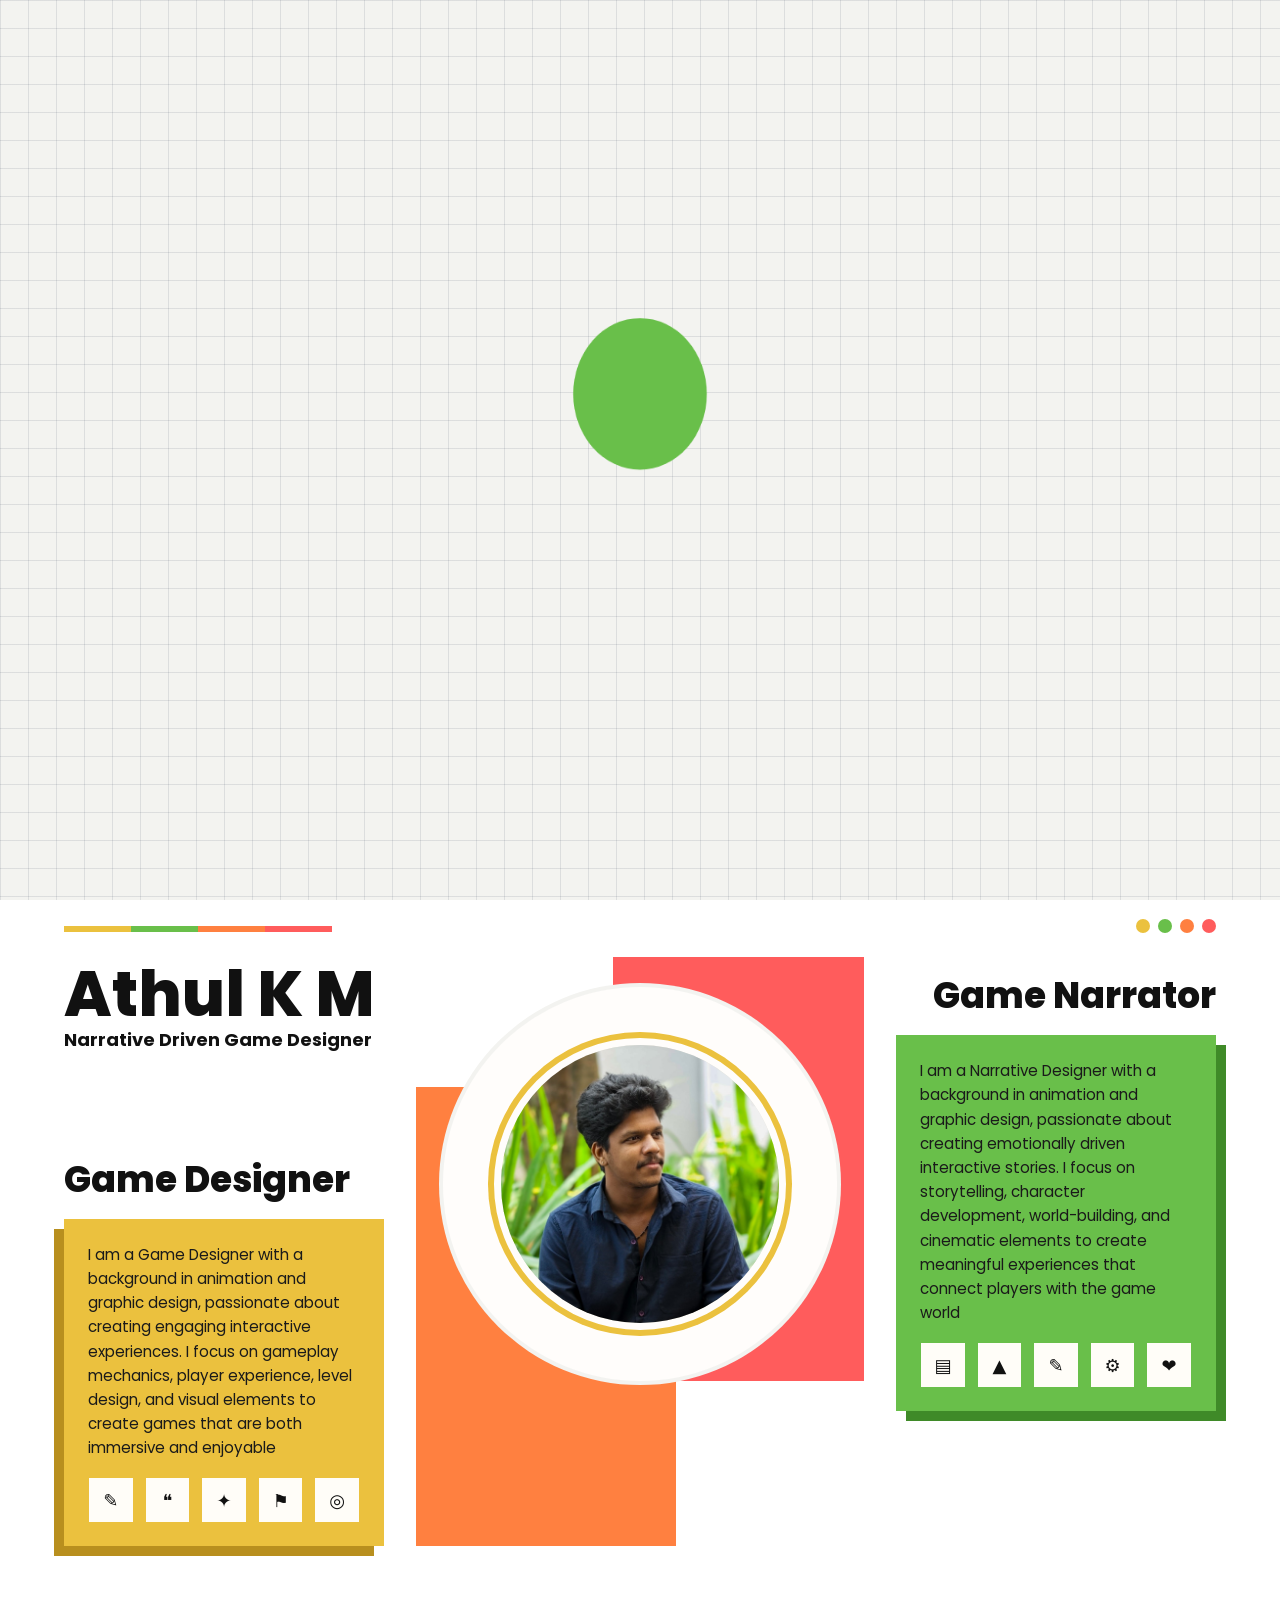
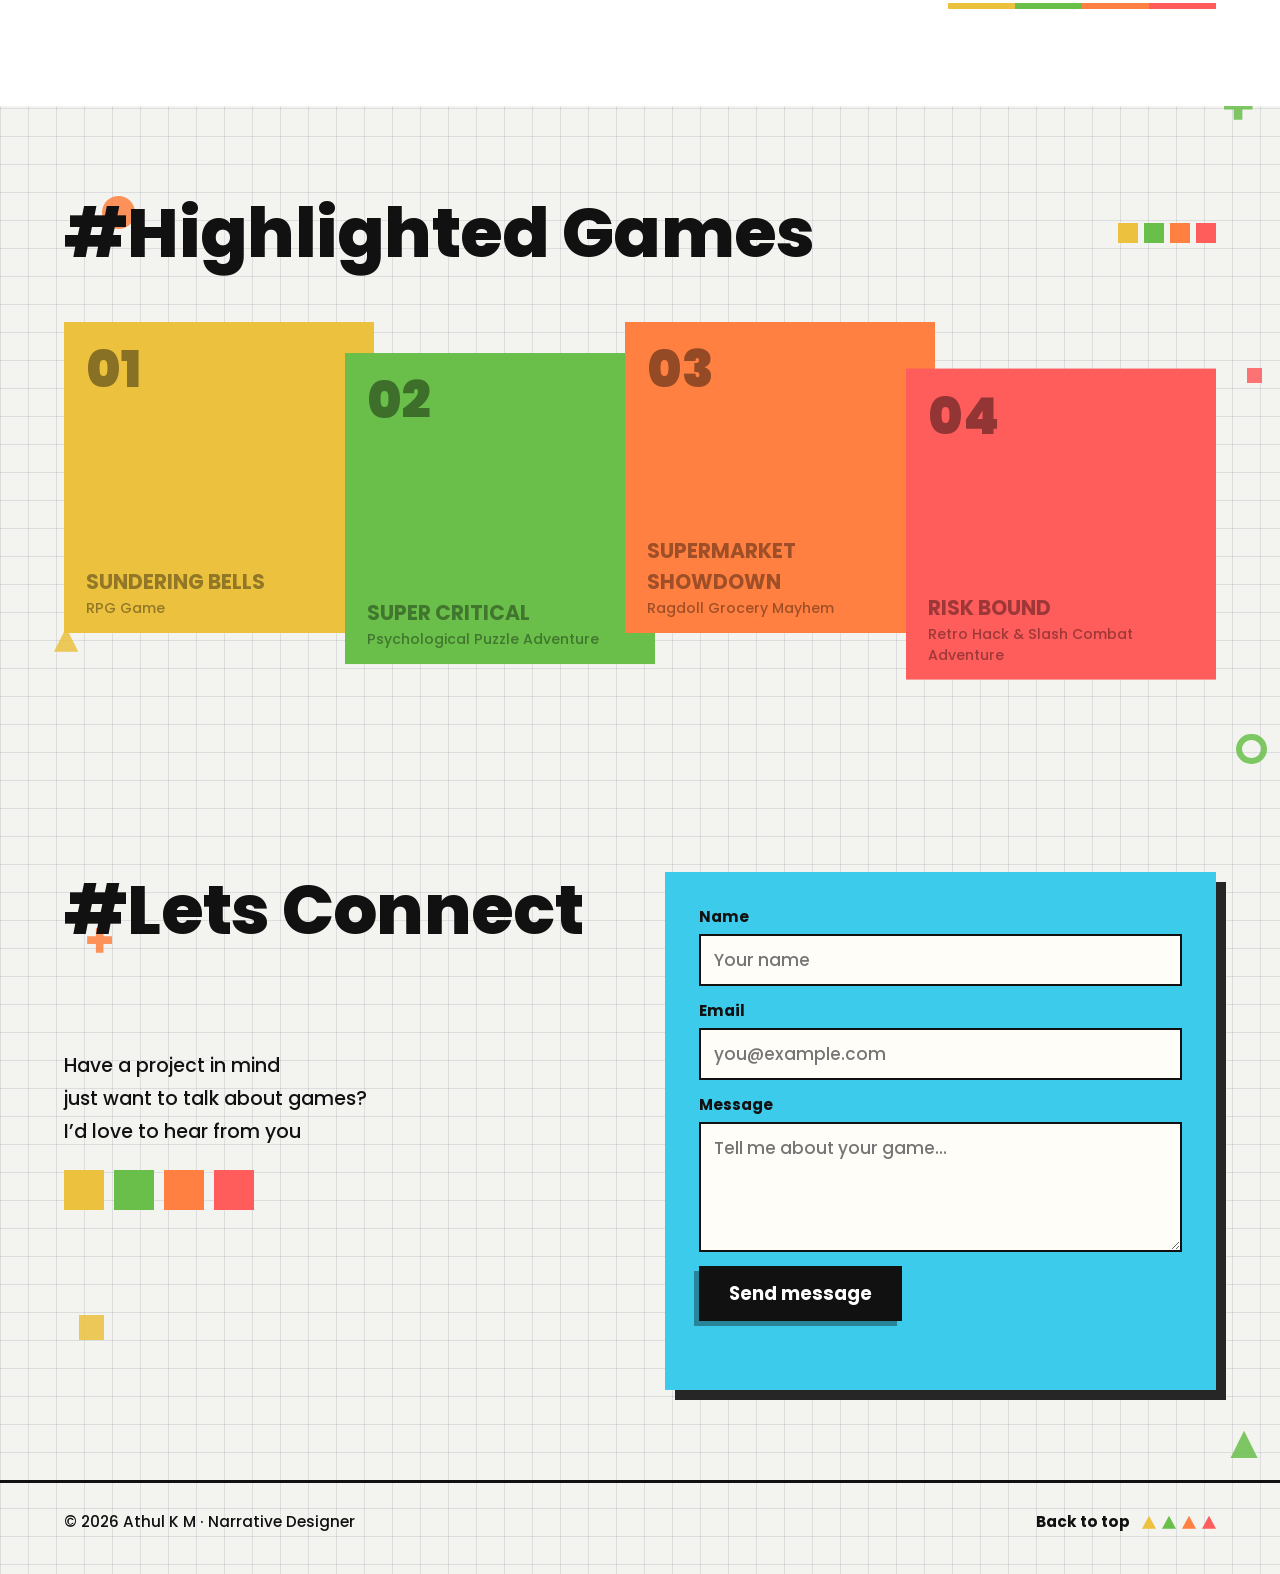
==== commit ff53a4ad: "Update 1" ====
--- a/index.html
+++ b/index.html
@@ -91,9 +91,9 @@
         </div>
 
         <div class="about__left reveal">
-          <h3 class="card-title">Game Narrator</h3>
+          <h3 class="card-title">Game Designer</h3>
           <article class="card card--yellow">
-            <p>I write the quiet moments between the loud ones &mdash; dialogue, lore, quests and the small details that make a world feel lived in. I work alongside level, art and systems teams so story and play always pull in the same direction.</p>
+            <p>I am a Game Designer with a background in animation and graphic design, passionate about creating engaging interactive experiences. I focus on gameplay mechanics, player experience, level design, and visual elements to create games that are both immersive and enjoyable</p>
             <div class="chips" role="list">
               <button class="chip" role="listitem" data-tip="Writing" aria-label="Writing">&#9998;</button>
               <button class="chip" role="listitem" data-tip="Dialogue" aria-label="Dialogue">&#10077;</button>
@@ -122,9 +122,9 @@
         </div>
 
         <div class="about__right reveal">
-          <h3 class="card-title card-title--right">Visual Storyteller</h3>
+          <h3 class="card-title card-title--right">Game Narrator</h3>
           <article class="card card--green">
-            <p>From first pitch to final script I build narrative pipelines: world bibles, branching dialogue, barks, item text and environmental storytelling &mdash; documented clearly so teams can ship it and players can feel it.</p>
+            <p>I am a Narrative Designer with a background in animation and graphic design, passionate about creating emotionally driven interactive stories. I focus on storytelling, character development, world-building, and cinematic elements to create meaningful experiences that connect players with the game world</p>
             <div class="chips" role="list">
               <button class="chip" role="listitem" data-tip="Documentation" aria-label="Documentation">&#9636;</button>
               <button class="chip" role="listitem" data-tip="Environment" aria-label="Environment">&#9650;</button>
@@ -158,24 +158,24 @@
         </a>
         <a class="game game--orange reveal" href="game3.html" style="--c:var(--orange)">
           <span class="game__no">03</span>
-          <span class="game__info"><strong>SUPERMARKET SHOWDOWN</strong><small>Quest Design</small></span>
+          <span class="game__info"><strong>SUPERMARKET SHOWDOWN</strong><small>Ragdoll Grocery Mayhem</small></span>
         </a>
         <a class="game game--red reveal" href="game4.html" style="--c:var(--red)">
           <span class="game__no">04</span>
-          <span class="game__info"><strong>RISK BOUND</strong><small></small></span>
+          <span class="game__info"><strong>RISK BOUND</strong><small>Retro Hack & Slash Combat Adventure</small></span>
         </a>
       </div>
     </section>
 
     <!-- ============ PERSONAL WORKS (stacked sheets) ============ -->
-    <section class="section works" id="works">
+    <!-- <section class="section works" id="works">
       <div class="sec-head reveal">
         <h2 class="sec-title">#Personal Works</h2>
         <div class="pal tri" aria-hidden="true"><i></i><i></i><i></i><i></i></div>
-      </div>
+      </div> -->
 
       <!-- steel pin artwork, reused by every tag -->
-      <svg class="pin-defs" width="0" height="0" aria-hidden="true" focusable="false">
+      <!-- <svg class="pin-defs" width="0" height="0" aria-hidden="true" focusable="false">
         <defs>
           <radialGradient id="steelHead" cx=".35" cy=".3" r=".85"><stop offset="0" stop-color="#fdfdfe"/><stop offset=".45" stop-color="#cdd3d9"/><stop offset="1" stop-color="#858e98"/></radialGradient>
           <radialGradient id="steelDome" cx=".38" cy=".32" r=".8"><stop offset="0" stop-color="#f3f5f7"/><stop offset="1" stop-color="#9aa3ac"/></radialGradient>
@@ -188,23 +188,23 @@
             <ellipse cx="12.8" cy="9.6" rx="3.2" ry="1.9" transform="rotate(-35 12.8 9.6)" fill="#fff" opacity=".9"/>
           </symbol>
         </defs>
-      </svg>
+      </svg> -->
 
       <!-- Click a tag or the edge of a sheet behind: it comes to the front and the old front sheet goes to the back -->
       <!-- Put your images inside each <div class="ph"> as <img src="..." alt="...">, and edit the captions / Open links -->
-      <div class="stack" id="stack" role="group" aria-label="Personal works">
+      <!-- <div class="stack" id="stack" role="group" aria-label="Personal works">
         <section class="sheet sheet--yellow" data-key="concept" data-pos="0">
           <button class="tag tag--red" type="button" aria-label="Show Concept Art" aria-current="true" style="--tr:-28deg">
             <svg class="pin" aria-hidden="true"><use href="#pin"/></svg>
             <span class="tag__no">0012231</span>
-            <span class="tag__name">#Concept Art</span>
+            <span class="tag__name">#Game Docs</span>
           </button>
           <div class="sheet__content" id="panel-concept">
             <h3 class="sr-only">Concept Art</h3>
             <div class="grid grid-cards grid-concept">
-              <article class="item"><div class="ph"></div><p class="cap">Have a project in mind just want to talk about games?I’d love to hear from you</p></article>
-              <article class="item"><div class="ph"></div><p class="cap">Have a project in mind just want to talk about games?I’d love to hear from you</p></article>
-              <article class="item"><div class="ph"></div><p class="cap">Have a project in mind just want to talk about games?I’d love to hear from you</p></article>
+              <article class="item"><div class="ph"></div><p class="cap">A calm 3D adventure where PIP explores a magical forest and discovers nature’s secrets</p></article>
+              <article class="item"><div class="ph"></div><p class="cap">VR Puzzle adventure where you guide a tiny warrior and manipulate the world to escape</p></article>
+              <article class="item"><div class="ph"></div><p class="cap">Chem LAB is a fun STEM game where players mix chemicals and learn chemistry through interactive experiments</p></article>
               <article class="item"><div class="ph"></div><p class="cap">Have a project in mind just want to talk about games?I’d love to hear from you</p></article>
             </div>
           </div>
@@ -233,9 +233,9 @@
           </button>
           <div class="sheet__content" id="panel-env">
             <h3 class="sr-only">Environment</h3>
-            <div class="grid grid-env">
+            <div class="grid grid-env"> -->
               <!-- 6 environment boxes slide slowly by themselves (the 2nd set is a copy for a seamless loop; keep both sets the same) -->
-              <div class="slider">
+              <!-- <div class="slider">
                 <div class="slider__track">
                   <div class="slide"><article class="item"><div class="ph"><h4>#Environment 1</h4></div></article></div><div class="slide"><article class="item"><div class="ph"><h4>#Environment 2</h4></div></article></div><div class="slide"><article class="item"><div class="ph"><h4>#Environment 3</h4></div></article></div><div class="slide"><article class="item"><div class="ph"><h4>#Environment 4</h4></div></article></div><div class="slide"><article class="item"><div class="ph"><h4>#Environment 5</h4></div></article></div><div class="slide"><article class="item"><div class="ph"><h4>#Environment 6</h4></div></article></div>
                   <div class="slide" aria-hidden="true"><article class="item"><div class="ph"><h4>#Environment 1</h4></div></article></div><div class="slide" aria-hidden="true"><article class="item"><div class="ph"><h4>#Environment 2</h4></div></article></div><div class="slide" aria-hidden="true"><article class="item"><div class="ph"><h4>#Environment 3</h4></div></article></div><div class="slide" aria-hidden="true"><article class="item"><div class="ph"><h4>#Environment 4</h4></div></article></div><div class="slide" aria-hidden="true"><article class="item"><div class="ph"><h4>#Environment 5</h4></div></article></div><div class="slide" aria-hidden="true"><article class="item"><div class="ph"><h4>#Environment 6</h4></div></article></div>
@@ -244,9 +244,9 @@
             </div>
           </div>
         </section>
-      </div>
-
-      <div class="stack-nav" aria-label="Choose a section">
+      </div> -->
+
+      <!-- <div class="stack-nav" aria-label="Choose a section">
         <button class="stack-dot" type="button" data-key="concept" style="--c:var(--yellow)" aria-label="Concept Art"></button>
         <button class="stack-dot" type="button" data-key="doc" style="--c:var(--green)" aria-label="Documentation"></button>
         <button class="stack-dot" type="button" data-key="env" style="--c:var(--orange)" aria-label="Environment"></button>
@@ -254,7 +254,7 @@
       <p class="stack-hint" aria-hidden="true">&larr; swipe &rarr;</p>
 
       <div class="colorbar pal reveal works__bar"><i></i><i></i><i></i><i></i></div>
-    </section>
+    </section> -->
 
     <!-- ============ CONNECT ============ -->
     <section class="section connect" id="contact">
--- a/style.css
+++ b/style.css
@@ -226,9 +226,9 @@
 .about__right { grid-area: right; align-self: start; padding-top: clamp(0px, 1vw, 12px); }
 .art { grid-area: art; position: relative; min-height: clamp(380px, 46vw, 660px); }
 
-.name { font-size: clamp(3rem, 4.6vw, 3.4rem); font-weight: 800; line-height: 1.05; margin-top: 4px; }
+.name { font-size: clamp(3.5rem, 4.6vw, 3.4rem); font-weight: 800; line-height: 1.05; margin-top: 4px; }
 .role { font-weight: 700; font-size: clamp(.9rem, 1.4vw, 1.1rem); }
-.card-title { font-size: clamp(1.3rem, 2.4vw, 1.9rem); font-weight: 800; margin-bottom: 12px; }
+.card-title { font-size: clamp(2rem, 2.4vw, 2.5rem); font-weight: 800; margin-bottom: 12px; }
 .card-title--right { text-align: right; }
 
 .card { position: relative; padding: clamp(16px, 2vw, 24px); transition: transform .35s var(--ease-pop), box-shadow .35s; }
@@ -238,7 +238,7 @@
 .card--yellow:hover { transform: translate(4px, -4px) rotate(-.6deg); box-shadow: -16px 16px 0 var(--cd); }
 .card--green:hover  { transform: translate(-4px, -4px) rotate(.6deg); box-shadow: 16px 16px 0 var(--cd); }
 
-.chips { display: flex; gap: clamp(8px, 1.2vw, 12px); margin-top: 18px; flex-wrap: wrap; }
+.chips { display: flex; gap: clamp(8px, 1.2vw, 12px); margin-top: 18px; flex-wrap: wrap;justify-content: space-evenly; }
 .chip { position: relative; width: clamp(34px, 3.4vw, 46px); aspect-ratio: 1; border: 0; background: #fffdf8; color: var(--ink); font-size: 1rem; cursor: pointer; display: grid; place-items: center; transition: transform .3s var(--ease-pop), background .25s; }
 .chip:hover, .chip:focus-visible { transform: translateY(-6px) rotate(-8deg) scale(1.1); background: var(--cd); color: #fff; }
 .chip::after { content: attr(data-tip); position: absolute; bottom: calc(100% + 10px); left: 50%; transform: translate(-50%, 6px) scale(.8); background: var(--cd); color: #fff; font-size: .68rem; font-weight: 600; padding: 3px 8px; white-space: nowrap; opacity: 0; pointer-events: none; transition: .25s var(--ease-pop); z-index: 5; }
@@ -505,3 +505,153 @@
 @media (max-width: 640px) and (prefers-reduced-motion: reduce) {
   .slider__track { width: 300%; grid-auto-columns: calc(100% / 3); }
 }
+
+
+/* =========================================================
+   GAME PAGES (game1.html … game4.html)
+   Each page sets --accent on <body>; the three other palette colours are --s1 / --s2 / --s3 (decorative shapes)
+   ========================================================= */
+.game-page { --accent: var(--yellow); --accent-d: color-mix(in srgb, var(--accent) 62%, #000); }
+.game-page .nav__logo { opacity: 1; transform: none; pointer-events: auto; }
+.gsec { position: relative; max-width: calc(var(--maxw) + 2 * var(--pad)); margin: 0 auto; padding: clamp(6px, 2vw, 24px) var(--pad) clamp(40px, 6vw, 80px); }
+
+/* back link */
+.g-back { display: inline-flex; align-items: center; gap: 10px; padding: 8px 16px 8px 12px; background: var(--grey); font-size: .8rem; font-weight: 700; text-decoration: none; transition: transform .25s var(--ease-pop), background .25s, box-shadow .25s; }
+.g-back span { display: inline-block; transition: transform .25s var(--ease-pop); }
+.g-back:hover, .g-back:focus-visible { background: var(--accent); transform: translateY(-3px) rotate(-2deg); box-shadow: 3px 3px 0 var(--accent-d); }
+.g-back:hover span { transform: translateX(-4px); }
+
+/* title row */
+.g-head { position: relative; z-index: 1; display: flex; align-items: center; flex-wrap: wrap; gap: 12px clamp(14px, 3vw, 34px); margin: clamp(16px, 3vw, 30px) 0 clamp(18px, 3vw, 34px); }
+.g-title { font-size: clamp(2.3rem, 7.4vw, 4.8rem); font-weight: 900; line-height: 1.02; letter-spacing: -.02em; background: linear-gradient(var(--green), var(--green)) 0 92% / 100% .16em no-repeat; transition: background-size .45s var(--ease-pop); }
+/* .g-title:hover { background-size: 100% .5em; } */
+.g-tag { display: inline-block; padding: 6px 16px; background: var(--green); border: 2px solid var(--ink); box-shadow: 4px 4px 0 var(--ink); font-size: clamp(.75rem, 1.4vw, .95rem); font-weight: 700; transform: rotate(-2deg); transition: transform .3s var(--ease-pop), box-shadow .3s; }
+/* .g-tag:hover { transform: rotate(2deg) translateY(-3px); box-shadow: 6px 6px 0 var(--ink); } */
+.g-head .pal { margin-left: auto; }
+
+/* decorative colour shapes */
+.g-deco { position: absolute; z-index: 0; pointer-events: none; }
+.g-star { width: clamp(30px, 5vw, 64px); fill: var(--s1); top: 4%; right: 24%; animation: spin 10s linear infinite; }
+.g-blob { width: clamp(26px, 3.6vw, 48px); aspect-ratio: 1; background: var(--s2); border-radius: 50%; top: 26px; left: 46%; animation: squash 2.6s ease-in-out infinite; }
+.g-squig { width: clamp(40px, 5vw, 66px); color: var(--s3); right: 3%; bottom: 14%; animation: wiggle 1.3s ease-in-out infinite alternate; }
+.g-tri { width: clamp(28px, 4vw, 50px); aspect-ratio: 1.1; background: var(--s1); clip-path: polygon(50% 0, 100% 100%, 0 100%); left: 1%; bottom: 8%; animation: wave 1.8s ease-in-out infinite; transform-origin: 50% 100%; }
+.g-ring { width: clamp(30px, 4vw, 54px); aspect-ratio: 1; border: clamp(6px, .9vw, 10px) solid var(--s2); border-radius: 50%; right: 1%; top: 42%; animation: bob 3s ease-in-out infinite; }
+
+/* main layout: media (video + thumbnails) | side panel */
+.g-layout { position: relative; z-index: 1; display: grid; grid-template-columns: minmax(0, 2.4fr) minmax(0, 1fr); gap: clamp(18px, 2.8vw, 36px); align-items: stretch; }
+
+/* --- viewer --- */
+.viewer { position: relative; }
+.viewer__screen { --sc: var(--accent); position: relative; display: grid; place-items: center; aspect-ratio: 874 / 532; overflow: hidden; touch-action: pan-y; transition: box-shadow .3s, transform .3s var(--ease-pop); animation: swapIn .45s ease-out; }
+.viewer__screen video {
+  width: 100%;
+  height: 100%;
+  object-fit: contain;
+  display: block;
+}
+.viewer__screen img, .viewer__screen iframe { position: absolute; inset: 0; width: 100%; height: 100%; object-fit: cover; border: 0; z-index: 1; }
+@keyframes swapIn { from { opacity: .2; transform: scale(.97); } to { opacity: 1; transform: none; } }
+
+.viewer__arrow { position: absolute; z-index: 3; top: 50%; translate: 0 -50%; width: clamp(38px, 5vw, 52px); aspect-ratio: 1; border: 3px solid var(--ink); background: #fff; font-size: 1.3rem; font-weight: 900; cursor: pointer; opacity: 0; transition: opacity .25s, transform .25s var(--ease-pop), background .25s; }
+.viewer__arrow--prev { left: -3px; }
+.viewer__arrow--next { right: -3px; }
+.viewer:hover .viewer__arrow, .viewer:focus-within .viewer__arrow { opacity: 1; }
+.viewer__arrow:hover { background: var(--accent); transform: scale(1.1); }
+.viewer__count { position: absolute; z-index: 3; right: 14px; top: 12px; padding: 2px 10px; background: #fff; border: 2px solid var(--ink); font-size: .75rem; font-weight: 800; }
+@media (hover: none) { .viewer__arrow { opacity: 1; } }
+
+/* --- thumbnails --- */
+.thumbs { display: grid; grid-template-columns: repeat(5, minmax(0, 1fr)); gap: clamp(8px, 1.6vw, 18px); margin-top: clamp(18px, 2.6vw, 20px); }
+.thumb { --sc: var(--accent); position: relative; aspect-ratio: 164 / 111; overflow: hidden; background: var(--sc); cursor: pointer; display: grid; place-items: center; font-weight: 900; font-size: clamp(.9rem, 2vw, 1.5rem); transition: transform .3s var(--ease-pop), box-shadow .3s, filter .3s; filter: saturate(.8) brightness(1.03); }
+.thumb img { position: absolute; inset: 0; width: 100%; height: 100%; object-fit: cover; transition: transform .5s ease; }
+.thumb::after { content: ""; position: absolute; width: 36%; aspect-ratio: 1; right: -10%; bottom: -16%; border-radius: 50%; background: rgba(255, 255, 255, .4); transition: transform .4s var(--ease-pop); }
+.thumb:nth-child(even)::after { border-radius: 0; background: rgba(0, 0, 0, .12); clip-path: polygon(50% 0, 100% 100%, 0 100%); }
+/* .thumb:hover, .thumb:focus-visible { transform: translateY(-6px) rotate(-1.5deg); box-shadow: 5px 6px 0 var(--ink); filter: none; }
+.thumb:hover::after { transform: scale(1.4); } */
+/* .thumb.on { transform: translateY(-6px); box-shadow: 5px 6px 0 var(--ink); filter: none; outline: 3px solid var(--ink); outline-offset: 3px; } */
+.thumb__play { width: 20%; aspect-ratio: .9; background: var(--ink); clip-path: polygon(0 0, 100% 50%, 0 100%); margin-left: 6%; position: relative; z-index: 1; }
+.thumb__n { position: relative; z-index: 1; }
+
+/* --- side panel --- */
+.g-side { background: #fff; padding: clamp(16px, 2.2vw, 22px); display: flex; flex-direction: column; gap: clamp(14px, 2vw, 22px); transition: box-shadow .3s, transform .3s var(--ease-pop); }
+.g-cover { position: relative; display: grid; place-items: center; aspect-ratio: 2 / 1; overflow: hidden; background: linear-gradient(135deg, var(--s1) 0 34%, var(--s2) 34% 67%, var(--s3) 67%); font-size: clamp(1.15rem, 2.2vw, 1.6rem); font-weight: 900; transition: transform .4s var(--ease-pop), box-shadow .3s; }
+.g-cover img { position: absolute; inset: 0; width: 100%; height: 100%; object-fit: cover; transition: transform .5s ease; }
+.g-body { display: flex; flex-direction: column; gap: clamp(14px, 2vw, 22px); flex: 1; }
+.g-desc, .g-role p { font-size: clamp(.82rem, 1.15vw, .98rem); font-weight: 500; line-height: 1.55; }
+.g-desc { text-align: left; }
+.g-actions { display: flex; gap: 12px; }
+.g-actions .open { flex: 1; margin: 0; text-align: center; border: 2px solid var(--ink); }
+.g-actions .open:hover, .g-actions .open:focus-visible { background: var(--ink); color: #fff; box-shadow: 4px 4px 0 var(--accent-d); }
+.g-role { transition: transform .3s var(--ease-pop); }
+.g-role:hover { transform: translateX(4px); }
+.g-role h2 { font-size: clamp(1.15rem, 2vw, 1.55rem); font-weight: 800; margin-bottom: 6px; }
+
+/* --- previous / next game --- */
+.g-pager { position: relative; z-index: 1; display: grid; grid-template-columns: 1fr 1fr; gap: clamp(12px, 3vw, 36px); margin-top: clamp(36px, 6vw, 70px); }
+.g-pn { --c: var(--yellow); display: flex; flex-direction: column; gap: 2px; padding: 14px 20px; background: #fff; border-left: 14px solid var(--c); text-decoration: none; transition: transform .3s var(--ease-pop), box-shadow .3s, background .3s; }
+.g-pn small { font-size: .72rem; font-weight: 700; letter-spacing: .08em; text-transform: uppercase; opacity: .7; }
+.g-pn strong { font-size: clamp(.95rem, 2vw, 1.35rem); font-weight: 800; line-height: 1.2; }
+.g-pn--next { text-align: right; border-left-width: 3px; border-right: 14px solid var(--c); }
+
+@media (max-width: 900px) {
+  .g-layout { display: flex; flex-direction: column; gap: 18px; }
+  .g-side { display: contents; }
+  .g-cover { order: 0;}
+  .g-media { order: 1; }
+  .g-body { order: 2; background: #fff; padding: 20px; }
+  .g-cover:hover { transform: none; }
+  .g-head .pal { display: none; }
+  .g-ring, .g-blob { display: none; }
+}
+@media (max-width: 640px) {
+  .gsec { padding-inline: 0; }
+  .g-back, .g-head { margin-inline: var(--pad); }
+  .g-back { margin-top: 4px; }
+  .g-cover, .viewer__screen, .g-body { border-inline-width: 0; box-shadow: none; }
+  .g-cover { aspect-ratio: 460 / 215; }
+  .viewer:hover .viewer__screen { transform: none; box-shadow: none; }
+  .g-body { padding: 20px var(--pad) 26px; }
+  .g-desc { text-align: left; }
+  .thumbs { display: flex; overflow-x: auto; gap: 10px; padding: 14px var(--pad) 22px; margin-top: 0; scroll-snap-type: x mandatory; scrollbar-width: none; -webkit-overflow-scrolling: touch; }
+  .thumbs::-webkit-scrollbar { display: none; }
+  .thumb { flex: 0 0 38%; scroll-snap-align: center; }
+  .g-actions .open { font-size: 1.05rem; padding: .7em .4em; }
+  .g-pager { margin-inline: var(--pad); }
+  .g-pn { padding: 12px 14px; }
+  .g-deco { opacity: .85; }
+  .g-star { top: 56px; right: 6%; }
+  .g-squig { bottom: 6%; }
+  .g-tri { bottom: 2%; }
+}
+
+/* =====================================================================
+   Steam-style media viewer (desktop + mobile)
+   ===================================================================== */
+.viewer__screen, .viewer__screen video { background: #000; }
+.viewer__screen video { position: absolute; inset: 0; z-index: 1; }
+
+/* 6 thumbs now: trailer + 5 screenshots */
+.thumbs { grid-template-columns: repeat(6, minmax(0, 1fr)); }
+
+/* inactive thumbs dim, the active one is bright with an accent frame */
+.thumb { filter: brightness(.72) saturate(.85); }
+.thumb:hover, .thumb:focus-visible { filter: none; }
+.thumb.on { filter: none; }
+.thumb.on::before { content: ""; position: absolute; inset: 0; z-index: 2; border: 4px solid var(--accent); pointer-events: none; }
+.thumb__play { background: #fff; filter: drop-shadow(0 0 4px rgba(0, 0, 0, .6)); }
+
+/* tablet + phone: big picture, swipeable thumbnail strip, no arrows */
+@media (max-width: 900px) {
+  .viewer__arrow { display: none; }
+  .viewer__count { top: 10px; right: 10px; background: rgba(0, 0, 0, .65); color: #fff; border: 0; border-radius: 99px; padding: 2px 10px; }
+  .thumbs { display: flex; overflow-x: auto; gap: 10px; margin-top: 0; padding: 14px var(--pad) 18px; scroll-snap-type: x mandatory; scroll-padding-inline: var(--pad); scrollbar-width: none; -webkit-overflow-scrolling: touch; overscroll-behavior-x: contain; }
+  .thumbs::-webkit-scrollbar { display: none; }
+  .thumb { flex: 0 0 clamp(120px, 26%, 210px); scroll-snap-align: start; }
+}
+/* phone: show ~2.7 thumbs so the next one peeks out (hint to scroll) */
+@media (max-width: 640px) {
+  .thumb { flex-basis: 36%; }
+}
+
+/* video frame used as a thumbnail */
+.thumb video { position: absolute; inset: 0; width: 100%; height: 100%; object-fit: cover; pointer-events: none; }
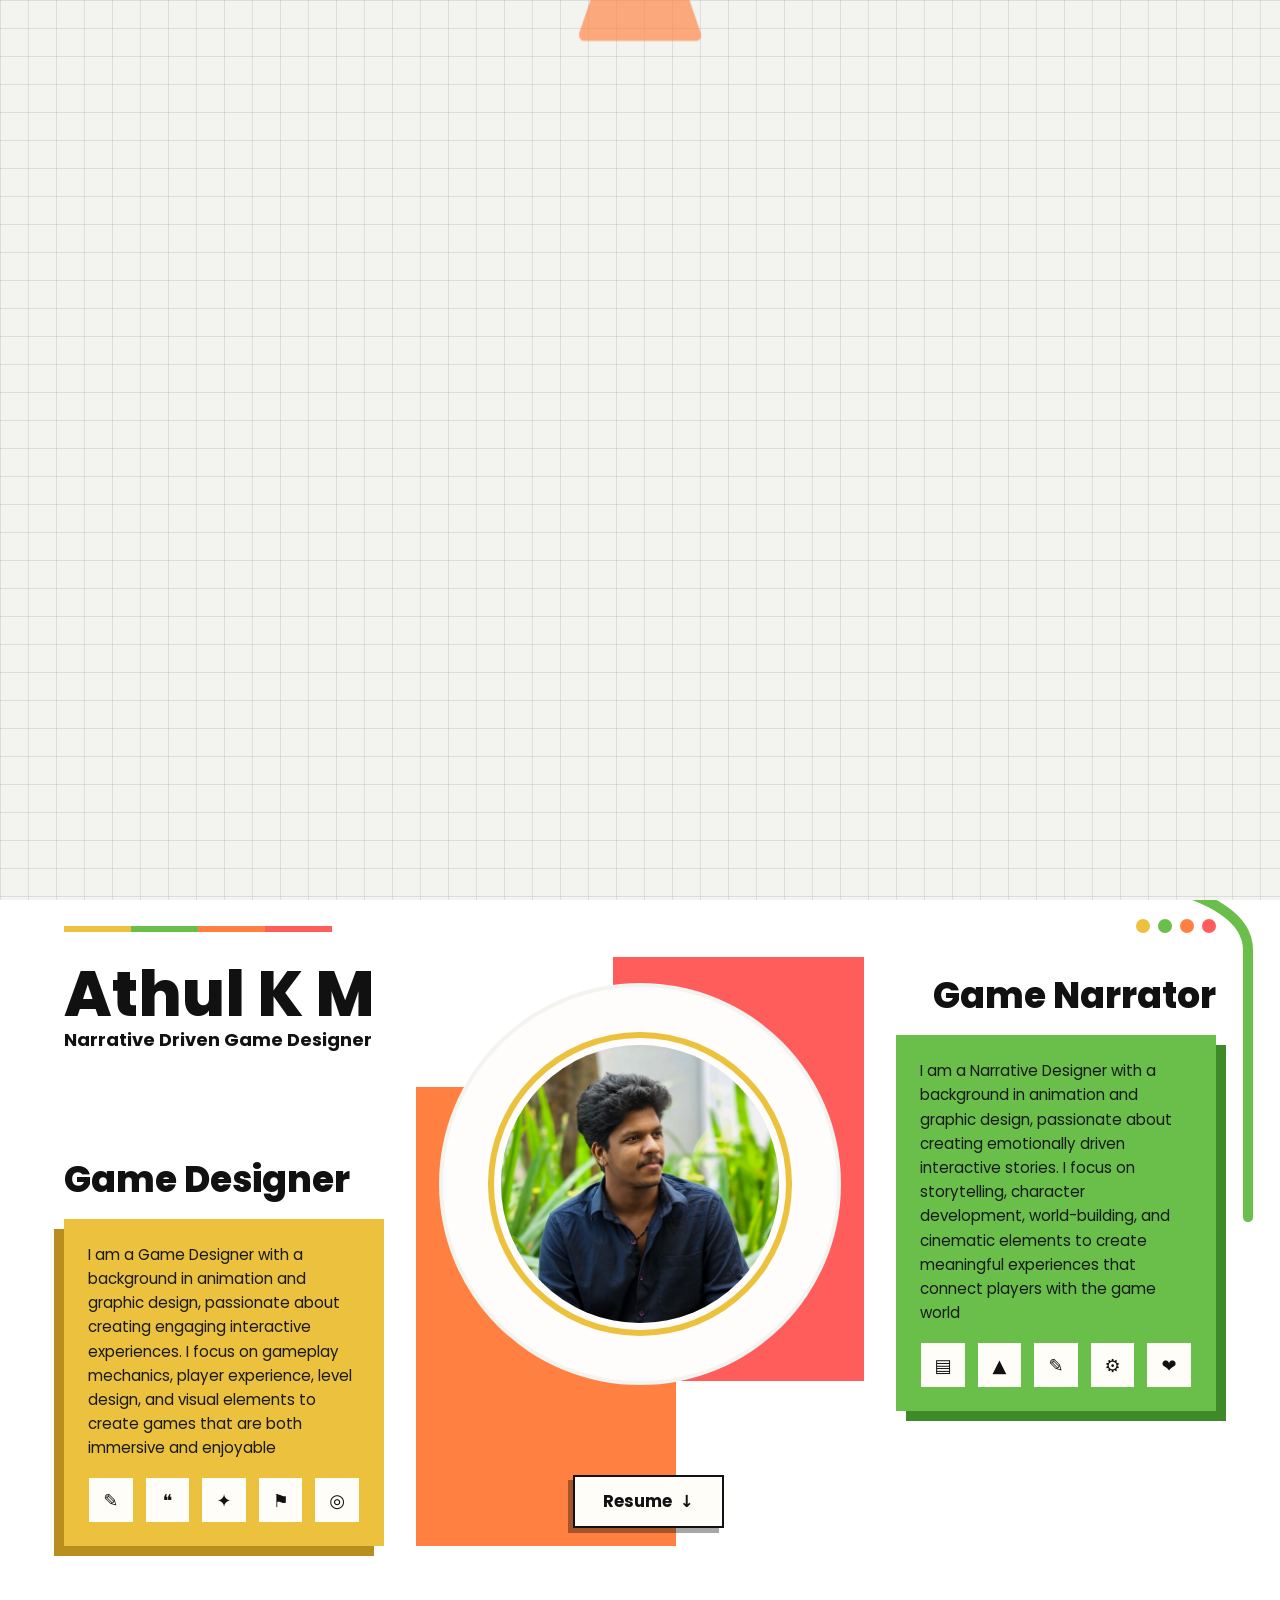
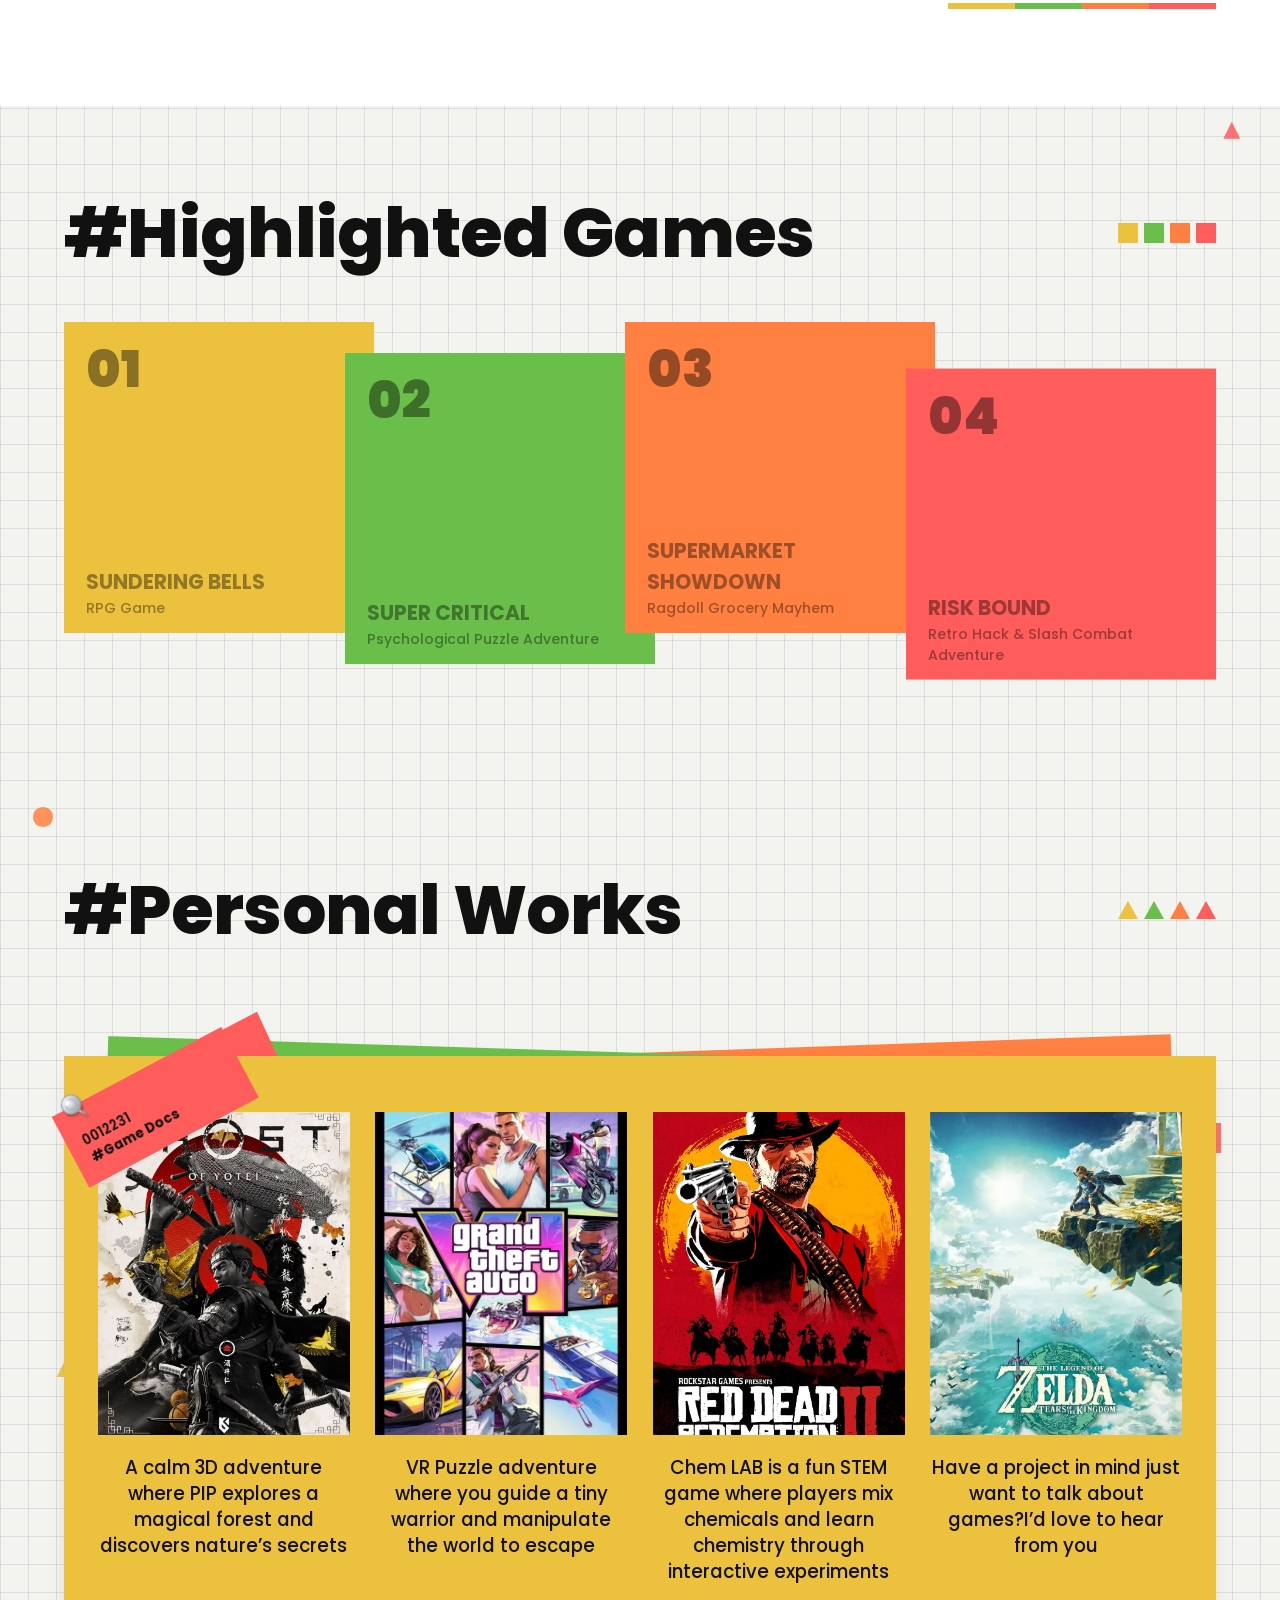
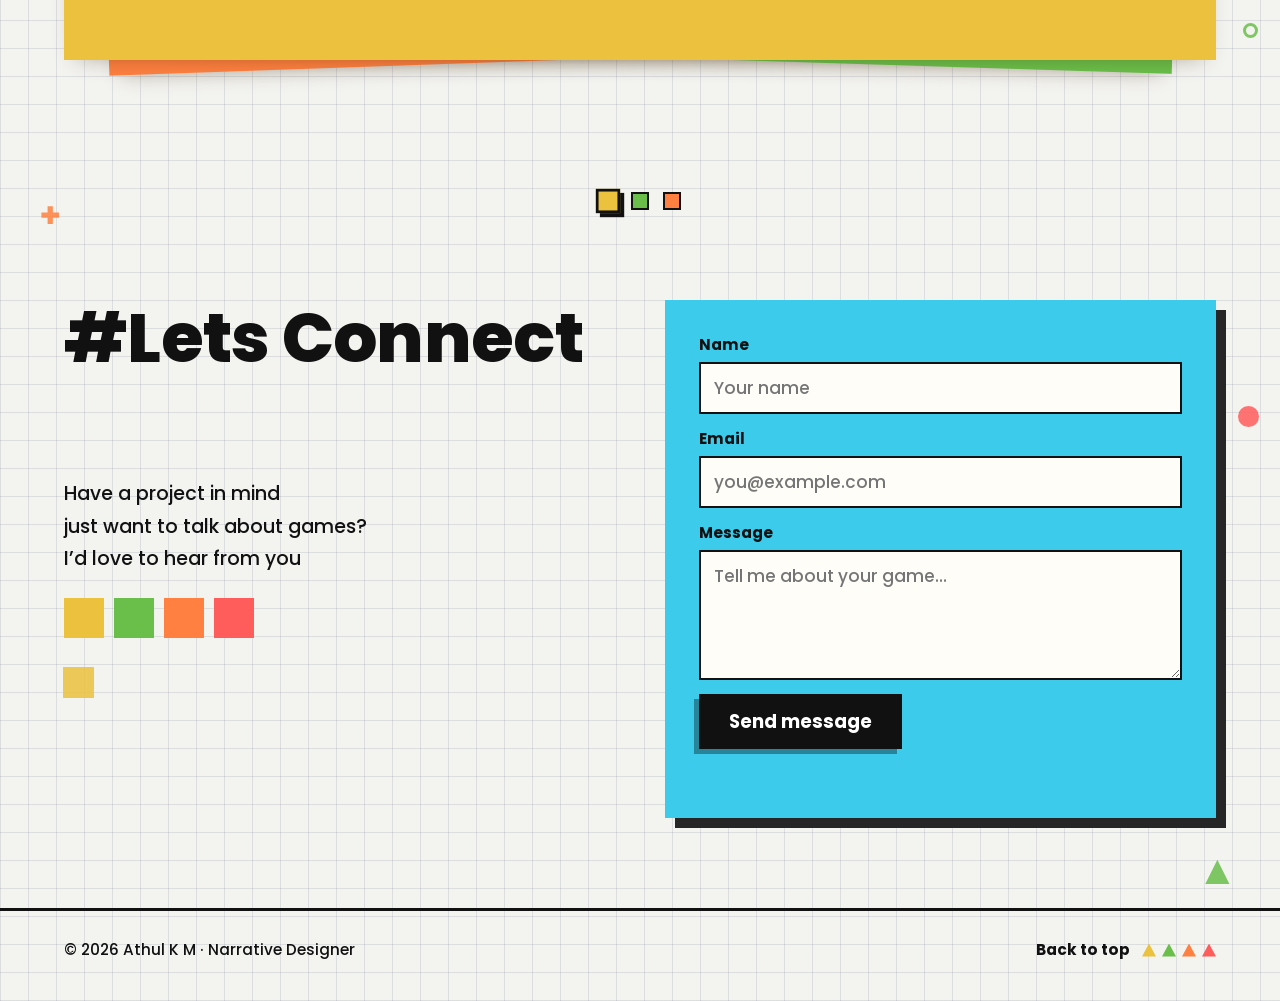
==== commit 3b7aa128: "Update 2" ====
--- a/index.html
+++ b/index.html
@@ -106,6 +106,8 @@
 
         <div class="art">
           <div class="art__orange" data-depth="14" aria-hidden="true"></div>
+          <!-- Resume: save your PDF next to index.html as Resume.pdf (or change the href) -->
+          <a class="resume" data-depth="14" href="Resume.pdf" target="_blank" rel="noopener" download>Resume</a>
           <div class="art__red" data-depth="-14" aria-hidden="true"></div>
           <div class="art__circle">
             <!-- Your photo: save it next to index.html as photo.jpg (or change the src below) -->
@@ -168,14 +170,14 @@
     </section>
 
     <!-- ============ PERSONAL WORKS (stacked sheets) ============ -->
-    <!-- <section class="section works" id="works">
+    <section class="section works" id="works">
       <div class="sec-head reveal">
         <h2 class="sec-title">#Personal Works</h2>
         <div class="pal tri" aria-hidden="true"><i></i><i></i><i></i><i></i></div>
-      </div> -->
+      </div> 
 
       <!-- steel pin artwork, reused by every tag -->
-      <!-- <svg class="pin-defs" width="0" height="0" aria-hidden="true" focusable="false">
+      <svg class="pin-defs" width="0" height="0" aria-hidden="true" focusable="false">
         <defs>
           <radialGradient id="steelHead" cx=".35" cy=".3" r=".85"><stop offset="0" stop-color="#fdfdfe"/><stop offset=".45" stop-color="#cdd3d9"/><stop offset="1" stop-color="#858e98"/></radialGradient>
           <radialGradient id="steelDome" cx=".38" cy=".32" r=".8"><stop offset="0" stop-color="#f3f5f7"/><stop offset="1" stop-color="#9aa3ac"/></radialGradient>
@@ -188,11 +190,11 @@
             <ellipse cx="12.8" cy="9.6" rx="3.2" ry="1.9" transform="rotate(-35 12.8 9.6)" fill="#fff" opacity=".9"/>
           </symbol>
         </defs>
-      </svg> -->
+      </svg> 
 
       <!-- Click a tag or the edge of a sheet behind: it comes to the front and the old front sheet goes to the back -->
       <!-- Put your images inside each <div class="ph"> as <img src="..." alt="...">, and edit the captions / Open links -->
-      <!-- <div class="stack" id="stack" role="group" aria-label="Personal works">
+      <div class="stack" id="stack" role="group" aria-label="Personal works">
         <section class="sheet sheet--yellow" data-key="concept" data-pos="0">
           <button class="tag tag--red" type="button" aria-label="Show Concept Art" aria-current="true" style="--tr:-28deg">
             <svg class="pin" aria-hidden="true"><use href="#pin"/></svg>
@@ -202,10 +204,10 @@
           <div class="sheet__content" id="panel-concept">
             <h3 class="sr-only">Concept Art</h3>
             <div class="grid grid-cards grid-concept">
-              <article class="item"><div class="ph"></div><p class="cap">A calm 3D adventure where PIP explores a magical forest and discovers nature’s secrets</p></article>
-              <article class="item"><div class="ph"></div><p class="cap">VR Puzzle adventure where you guide a tiny warrior and manipulate the world to escape</p></article>
-              <article class="item"><div class="ph"></div><p class="cap">Chem LAB is a fun STEM game where players mix chemicals and learn chemistry through interactive experiments</p></article>
-              <article class="item"><div class="ph"></div><p class="cap">Have a project in mind just want to talk about games?I’d love to hear from you</p></article>
+              <article class="item"><div class="ph"><img src="Game PNG/POSTER/Ghost.png"></div><p class="cap">A calm 3D adventure where PIP explores a magical forest and discovers nature’s secrets</p></article>
+              <article class="item"><div class="ph"><img src="Game PNG/POSTER/Gta6.png"></div><p class="cap">VR Puzzle adventure where you guide a tiny warrior and manipulate the world to escape</p></article>
+              <article class="item"><div class="ph"><img src="Game PNG/POSTER/Rdr2.png"></div><p class="cap">Chem LAB is a fun STEM game where players mix chemicals and learn chemistry through interactive experiments</p></article>
+              <article class="item"><div class="ph"><img src="Game PNG/POSTER/Zelda.png"></div><p class="cap">Have a project in mind just want to talk about games?I’d love to hear from you</p></article>
             </div>
           </div>
         </section>
@@ -218,10 +220,10 @@
           <div class="sheet__content" id="panel-doc">
             <h3 class="sr-only">Documentation</h3>
             <div class="grid grid-cards grid-doc">
-              <article class="item"><div class="ph"></div><p class="cap">Have a project in mind just want to talk about games?I’d love to hear from you</p><a class="open" href="#">Open</a></article>
-              <article class="item"><div class="ph"></div><p class="cap">Have a project in mind just want to talk about games?I’d love to hear from you</p><a class="open" href="#">Open</a></article>
-              <article class="item"><div class="ph"></div><p class="cap">Have a project in mind just want to talk about games?I’d love to hear from you</p><a class="open" href="#">Open</a></article>
-              <article class="item"><div class="ph"></div><p class="cap">Have a project in mind just want to talk about games?I’d love to hear from you</p><a class="open" href="#">Open</a></article>
+              <article class="item"><div class="ph"><img src="Game PNG/POSTER/Ghost.png"></div><p class="cap">Have a project in mind just want to talk about games?I’d love to hear from you</p><a class="open" href="#">Open</a></article>
+              <article class="item"><div class="ph"><img src="Game PNG/POSTER/Gta6.png"></div><p class="cap">Have a project in mind just want to talk about games?I’d love to hear from you</p><a class="open" href="#">Open</a></article>
+              <article class="item"><div class="ph"><img src="Game PNG/POSTER/Rdr2.png"></div><p class="cap">Have a project in mind just want to talk about games?I’d love to hear from you</p><a class="open" href="#">Open</a></article>
+              <article class="item"><div class="ph"><img src="Game PNG/POSTER/Zelda.png"></div><p class="cap">Have a project in mind just want to talk about games?I’d love to hear from you</p><a class="open" href="#">Open</a></article>
             </div>
           </div>
         </section>
@@ -233,28 +235,35 @@
           </button>
           <div class="sheet__content" id="panel-env">
             <h3 class="sr-only">Environment</h3>
-            <div class="grid grid-env"> -->
-              <!-- 6 environment boxes slide slowly by themselves (the 2nd set is a copy for a seamless loop; keep both sets the same) -->
-              <!-- <div class="slider">
+            <div class="grid grid-env"> 
+              <!-- 6 environment boxes: use the arrows, swipe, or drag. Put your pictures in images/env1.jpg … env6.jpg -->
+              <div class="slider" id="envSlider" tabindex="0" aria-label="Environment gallery, scroll or drag sideways">
                 <div class="slider__track">
-                  <div class="slide"><article class="item"><div class="ph"><h4>#Environment 1</h4></div></article></div><div class="slide"><article class="item"><div class="ph"><h4>#Environment 2</h4></div></article></div><div class="slide"><article class="item"><div class="ph"><h4>#Environment 3</h4></div></article></div><div class="slide"><article class="item"><div class="ph"><h4>#Environment 4</h4></div></article></div><div class="slide"><article class="item"><div class="ph"><h4>#Environment 5</h4></div></article></div><div class="slide"><article class="item"><div class="ph"><h4>#Environment 6</h4></div></article></div>
-                  <div class="slide" aria-hidden="true"><article class="item"><div class="ph"><h4>#Environment 1</h4></div></article></div><div class="slide" aria-hidden="true"><article class="item"><div class="ph"><h4>#Environment 2</h4></div></article></div><div class="slide" aria-hidden="true"><article class="item"><div class="ph"><h4>#Environment 3</h4></div></article></div><div class="slide" aria-hidden="true"><article class="item"><div class="ph"><h4>#Environment 4</h4></div></article></div><div class="slide" aria-hidden="true"><article class="item"><div class="ph"><h4>#Environment 5</h4></div></article></div><div class="slide" aria-hidden="true"><article class="item"><div class="ph"><h4>#Environment 6</h4></div></article></div>
+                  <div class="slide"><article class="item"><div class="ph"><img src="Game PNG/ENVI/Envi1.png" alt="Environment 1" draggable="false"><h4>#Environment 1</h4></div></article></div>
+                  <div class="slide"><article class="item"><div class="ph"><img src="Game PNG/ENVI/Envi2.png" alt="Environment 2" draggable="false"><h4>#Environment 2</h4></div></article></div>
+                  <div class="slide"><article class="item"><div class="ph"><img src="Game PNG/ENVI/Envi3.png" alt="Environment 3" draggable="false"><h4>#Environment 3</h4></div></article></div>
+                  <div class="slide"><article class="item"><div class="ph"><img src="Game PNG/ENVI/Envi4.png" alt="Environment 4" draggable="false"><h4>#Environment 4</h4></div></article></div>
+                  <div class="slide"><article class="item"><div class="ph"><img src="Game PNG/ENVI/Envi5.png" alt="Environment 5" draggable="false"><h4>#Environment 5</h4></div></article></div>
+                  <div class="slide"><article class="item"><div class="ph"><img src="Game PNG/ENVI/Envi6.png" alt="Environment 6" draggable="false"><h4>#Environment 6</h4></div></article></div>
                 </div>
               </div>
+              <button class="slider__btn slider__btn--prev" type="button" aria-label="Previous environments">&lsaquo;</button>
+              <button class="slider__btn slider__btn--next" type="button" aria-label="Next environments">&rsaquo;</button>
+            </div>
             </div>
           </div>
         </section>
-      </div> -->
-
-      <!-- <div class="stack-nav" aria-label="Choose a section">
+      </div> 
+
+      <div class="stack-nav" aria-label="Choose a section">
         <button class="stack-dot" type="button" data-key="concept" style="--c:var(--yellow)" aria-label="Concept Art"></button>
         <button class="stack-dot" type="button" data-key="doc" style="--c:var(--green)" aria-label="Documentation"></button>
         <button class="stack-dot" type="button" data-key="env" style="--c:var(--orange)" aria-label="Environment"></button>
       </div>
       <p class="stack-hint" aria-hidden="true">&larr; swipe &rarr;</p>
 
-      <div class="colorbar pal reveal works__bar"><i></i><i></i><i></i><i></i></div>
-    </section> -->
+      <!-- <div class="colorbar pal reveal works__bar"><i></i><i></i><i></i><i></i></div> -->
+    </section>
 
     <!-- ============ CONNECT ============ -->
     <section class="section connect" id="contact">
@@ -265,7 +274,7 @@
           <div class="pal sq sq--big" aria-hidden="true"><i></i><i></i><i></i><i></i></div>
         </div>
 
-        <form class="connect__card reveal" id="contactForm" novalidate>
+        <form class="connect__card reveal" id="contactForm" action="https://formsubmit.co/athulashokan03@gmail.com" method="POST">
           <label>Name
             <input type="text" name="name" autocomplete="name" required placeholder="Your name">
           </label>
@@ -275,6 +284,7 @@
           <label>Message
             <textarea name="message" rows="4" required placeholder="Tell me about your game…"></textarea>
           </label>
+          <input type="text" name="_honey" tabindex="-1" autocomplete="off" style="position:absolute;left:-9999px" aria-hidden="true">
           <button class="btn btn--dark" type="submit" style="--c:var(--yellow)">Send message</button>
           <p class="form__note" id="formNote" role="status" aria-live="polite"></p>
         </form>
--- a/style.css
+++ b/style.css
@@ -255,6 +255,9 @@
 /* photo circle sitting on top of the white circle — drop photo.jpg next to index.html */
 .art__photo { position: absolute; inset: 0; margin: auto; width: 74%; aspect-ratio: 1; border-radius: 50%; overflow: hidden; z-index: 3; background: #ebe8dc; border: clamp(4px, .6vw, 7px) solid #fffdfb; box-shadow: 0 0 0 clamp(4px, .6vw, 6px) var(--yellow); transition: translate .25s ease-out; }
 .art__photo img { position: relative; display: block; width: 100%; height: 100%; object-fit: cover; }
+.resume { position: absolute; left: 35%; bottom: 3%; z-index: 5; display: inline-flex; align-items: center; gap: 8px; padding: clamp(7px, 1.1vw, 12px) clamp(14px, 2.2vw, 28px); background: #fffdf8; color: var(--ink); border: 2px solid var(--ink); font: 700 clamp(.78rem, 1.3vw, .98rem) var(--font); text-decoration: none; box-shadow: -5px 5px 0 rgba(0, 0, 0, .35); transition: transform .25s var(--ease-pop), box-shadow .25s, background .25s; }
+.resume::after { content: "\2193"; font-weight: 900; }
+.resume:hover, .resume:focus-visible { background: var(--yellow); transform: translate(3px, -3px) rotate(-1.5deg); box-shadow: -8px 8px 0 var(--ink); }
 .art__user { position: absolute; inset: 0; width: 100%; height: 100%; fill: #cfcab8; }
 
 /* =========================================================
@@ -356,34 +359,34 @@
 .open:hover, .open:focus-visible { background: var(--ink); color: #fff; transform: translateY(-2px); }
 .grid-doc .item:hover .ph, .grid-doc .item:focus-within .ph { outline: 3px solid #2f80ed; }
 
-/* Environment: boxes slide by themselves, 2 in view (1 on phones), 6 in total; hover pauses */
-.grid-env { --gap: clamp(14px, 2.8vw, 34px); display: flex; }
-.slider { flex: 1; min-width: 0; overflow: hidden; margin-inline: calc(var(--gap) / -2); }
-.slider__track { display: flex; width: 600%; height: 100%; animation: slide 54s linear infinite; will-change: transform; }
-.slider:hover .slider__track, .slider:focus-within .slider__track, .slider:active .slider__track { animation-play-state: paused; }
-@keyframes slide { to { transform: translateX(-50%); } }
-.slide { flex: 0 0 calc(100% / 12); display: flex; padding: 14px calc(var(--gap) / 2) 18px; }
+/* Environment: swipe, drag or use the arrows to move sideways, 2 in view (1 on phones), 6 in total */
+.grid-env { --gap: clamp(14px, 2.8vw, 34px); display: flex; position: relative; }
+.slider { flex: 1; min-width: 0; overflow-x: auto; overflow-y: hidden; margin-inline: calc(var(--gap) / -2); scroll-snap-type: x mandatory; scroll-behavior: smooth; scrollbar-width: none; -webkit-overflow-scrolling: touch; cursor: grab; outline-offset: 4px; }
+.slider::-webkit-scrollbar { display: none; }
+.slider.dragging { cursor: grabbing; scroll-snap-type: none; scroll-behavior: auto; user-select: none; }
+.slider__track { display: flex; width: 300%; height: 100%; }
+.slider__btn { position: absolute; top: 50%; translate: 0 -50%; z-index: 4; width: clamp(36px, 4vw, 48px); aspect-ratio: 1; border: 2px solid var(--ink); background: #fffdf8; color: var(--ink); font: 700 1.6rem/1 var(--font); cursor: pointer; display: grid; place-items: center; box-shadow: 3px 3px 0 var(--ink); transition: transform .25s var(--ease-pop), background .25s; }
+.slider__btn:hover, .slider__btn:focus-visible { background: var(--yellow); transform: scale(1.1); }
+.slider__btn--prev { left: calc(var(--gap) / -2); }
+.slider__btn--next { right: calc(var(--gap) / -2); }
+.slider__btn[disabled] { opacity: .35; pointer-events: none; }
+.slide { flex: 0 0 calc(100% / 6); scroll-snap-align: start; display: flex; padding: 14px calc(var(--gap) / 2) 18px; }
 .slide .item { flex: 1; }
 .grid-env .ph { flex: 1; min-height: clamp(220px, 32vw, 440px); transition: transform .35s var(--ease-pop), box-shadow .3s; }
 .slide:hover .ph { transform: translateY(-8px) scale(1.03); box-shadow: 10px 12px 0 rgba(0, 0, 0, .22); }
-.grid-env h4 { position: absolute; left: clamp(12px, 2vw, 22px); bottom: clamp(10px, 1.6vw, 18px); color: var(--ink); font-size: clamp(.95rem, 1.9vw, 1.55rem); font-weight: 700; line-height: 1.2; text-align: left; transition: transform .35s var(--ease-pop); }
+.grid-env .ph img { position: absolute; inset: 0; width: 100%; height: 100%; object-fit: cover; }
+.grid-env h4 { position: absolute; left: clamp(12px, 2vw, 22px); bottom: clamp(10px, 1.6vw, 18px); color: #fff; font-size: clamp(.95rem, 1.9vw, 1.55rem); font-weight: 700; line-height: 1.2; text-align: left; transition: transform .35s var(--ease-pop); }
 .slide:hover h4 { transform: translateX(6px); }
 
 /* dots + hint under the stack (click, or swipe the stack left / right) */
-.stack-nav { display: flex; justify-content: center; gap: 14px; margin-top: clamp(18px, 3vw, 30px); }
+.stack-nav { display: flex; justify-content: center; gap: 14px; margin-top: clamp(18px, 3vw, 10px); }
 .stack-dot { width: 18px; height: 18px; border: 2px solid var(--ink); background: var(--c); cursor: pointer; transition: transform .3s var(--ease-pop), box-shadow .3s; }
 .stack-dot:hover, .stack-dot:focus-visible { transform: translateY(-3px) rotate(8deg); }
 .stack-dot.on { transform: scale(1.35); box-shadow: 3px 3px 0 var(--ink); }
 .stack-hint { display: none; margin-top: 10px; text-align: center; font-size: .78rem; font-weight: 600; color: rgba(0, 0, 0, .55); letter-spacing: .08em; text-transform: uppercase; }
 @media (hover: none), (max-width: 760px) { .stack-hint { display: block; } }
 
-@media (prefers-reduced-motion: reduce) {
-  .slider { overflow-x: auto; }
-  .slider__track { animation: none; }
-  .slide[aria-hidden="true"] { display: none; }
-  .slider__track { width: 300%; }
-  .slide { flex-basis: calc(100% / 6); }
-}
+@media (prefers-reduced-motion: reduce) { .slider { scroll-behavior: auto; } }
 
 .works__bar { margin-top: clamp(44px, 7vw, 90px); }
 
@@ -469,7 +472,7 @@
   .sheet[data-pos="2"] { --r: -3.4deg; }
   .grid-cards { grid-template-columns: repeat(2, minmax(0, 1fr)); gap: 14px; }
     /* Environment on phones: 2 projects stacked vertically at a time (6 in total), the columns slide slowly to the right */
-  .slider__track { display: grid; grid-template-rows: repeat(2, minmax(0, 1fr)); grid-auto-flow: column; grid-auto-columns: calc(100% / 6); width: 600%; animation-direction: reverse; }
+  .slider__track { display: grid; grid-template-rows: repeat(2, minmax(0, 1fr)); grid-auto-flow: column; grid-auto-columns: calc(100% / 3); width: 300%; }
   .slide { flex: none; padding: 8px calc(var(--gap) / 2); }
   .grid-env .ph { min-height: clamp(150px, 42vw, 210px); }
 
@@ -502,9 +505,6 @@
 /* hold the hero's entrance animations until the intro is gone */
 .intro-active .hero, .intro-active .hero * { animation-play-state: paused !important; }
 
-@media (max-width: 640px) and (prefers-reduced-motion: reduce) {
-  .slider__track { width: 300%; grid-auto-columns: calc(100% / 3); }
-}
 
 
 /* =========================================================
@@ -516,16 +516,16 @@
 .gsec { position: relative; max-width: calc(var(--maxw) + 2 * var(--pad)); margin: 0 auto; padding: clamp(6px, 2vw, 24px) var(--pad) clamp(40px, 6vw, 80px); }
 
 /* back link */
-.g-back { display: inline-flex; align-items: center; gap: 10px; padding: 8px 16px 8px 12px; background: var(--grey); font-size: .8rem; font-weight: 700; text-decoration: none; transition: transform .25s var(--ease-pop), background .25s, box-shadow .25s; }
+.g-back { display: inline-flex; align-items: center; gap: 10px; padding: 8px 16px 8px 12px; background: var(--gc, var(--grey)); font-size: .8rem; font-weight: 700; text-decoration: none; transition: transform .25s var(--ease-pop), background .25s, box-shadow .25s; }
 .g-back span { display: inline-block; transition: transform .25s var(--ease-pop); }
-.g-back:hover, .g-back:focus-visible { background: var(--accent); transform: translateY(-3px) rotate(-2deg); box-shadow: 3px 3px 0 var(--accent-d); }
+.g-back:hover, .g-back:focus-visible { background: var(--gc, var(--accent)); transform: translateY(-3px) rotate(-2deg); box-shadow: 3px 3px 0 color-mix(in srgb, var(--gc, var(--accent)) 62%, #000); }
 .g-back:hover span { transform: translateX(-4px); }
 
 /* title row */
 .g-head { position: relative; z-index: 1; display: flex; align-items: center; flex-wrap: wrap; gap: 12px clamp(14px, 3vw, 34px); margin: clamp(16px, 3vw, 30px) 0 clamp(18px, 3vw, 34px); }
-.g-title { font-size: clamp(2.3rem, 7.4vw, 4.8rem); font-weight: 900; line-height: 1.02; letter-spacing: -.02em; background: linear-gradient(var(--green), var(--green)) 0 92% / 100% .16em no-repeat; transition: background-size .45s var(--ease-pop); }
+.g-title { font-size: clamp(2.3rem, 7.4vw, 4.8rem); font-weight: 900; line-height: 1.02; letter-spacing: -.02em; background: linear-gradient(var(--gc, var(--green)), var(--gc, var(--green))) 0 92% / 100% .16em no-repeat; transition: background-size .45s var(--ease-pop); }
 /* .g-title:hover { background-size: 100% .5em; } */
-.g-tag { display: inline-block; padding: 6px 16px; background: var(--green); border: 2px solid var(--ink); box-shadow: 4px 4px 0 var(--ink); font-size: clamp(.75rem, 1.4vw, .95rem); font-weight: 700; transform: rotate(-2deg); transition: transform .3s var(--ease-pop), box-shadow .3s; }
+.g-tag { display: inline-block; padding: 6px 16px; background: var(--gc, var(--green)); border: 2px solid var(--ink); box-shadow: 4px 4px 0 var(--ink); font-size: clamp(.75rem, 1.4vw, .95rem); font-weight: 700; transform: rotate(-2deg); transition: transform .3s var(--ease-pop), box-shadow .3s; }
 /* .g-tag:hover { transform: rotate(2deg) translateY(-3px); box-shadow: 6px 6px 0 var(--ink); } */
 .g-head .pal { margin-left: auto; }
 
